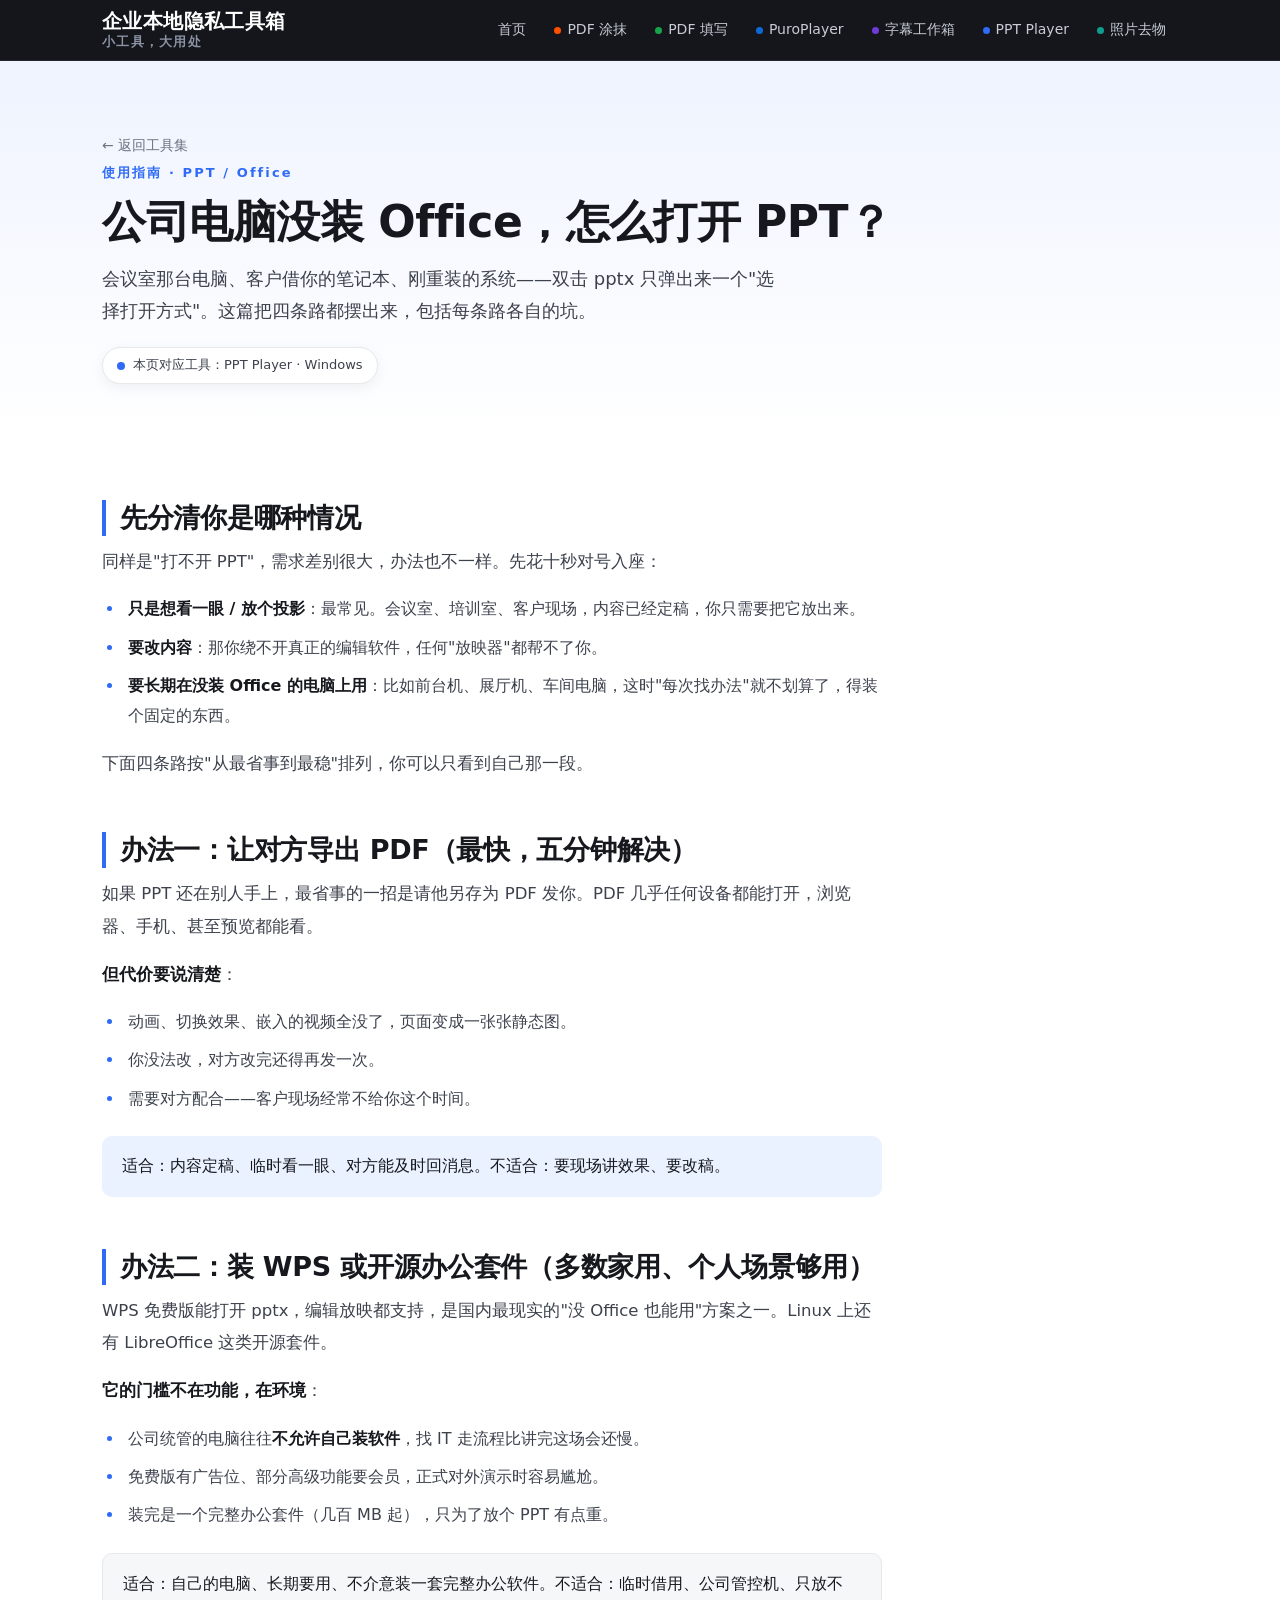
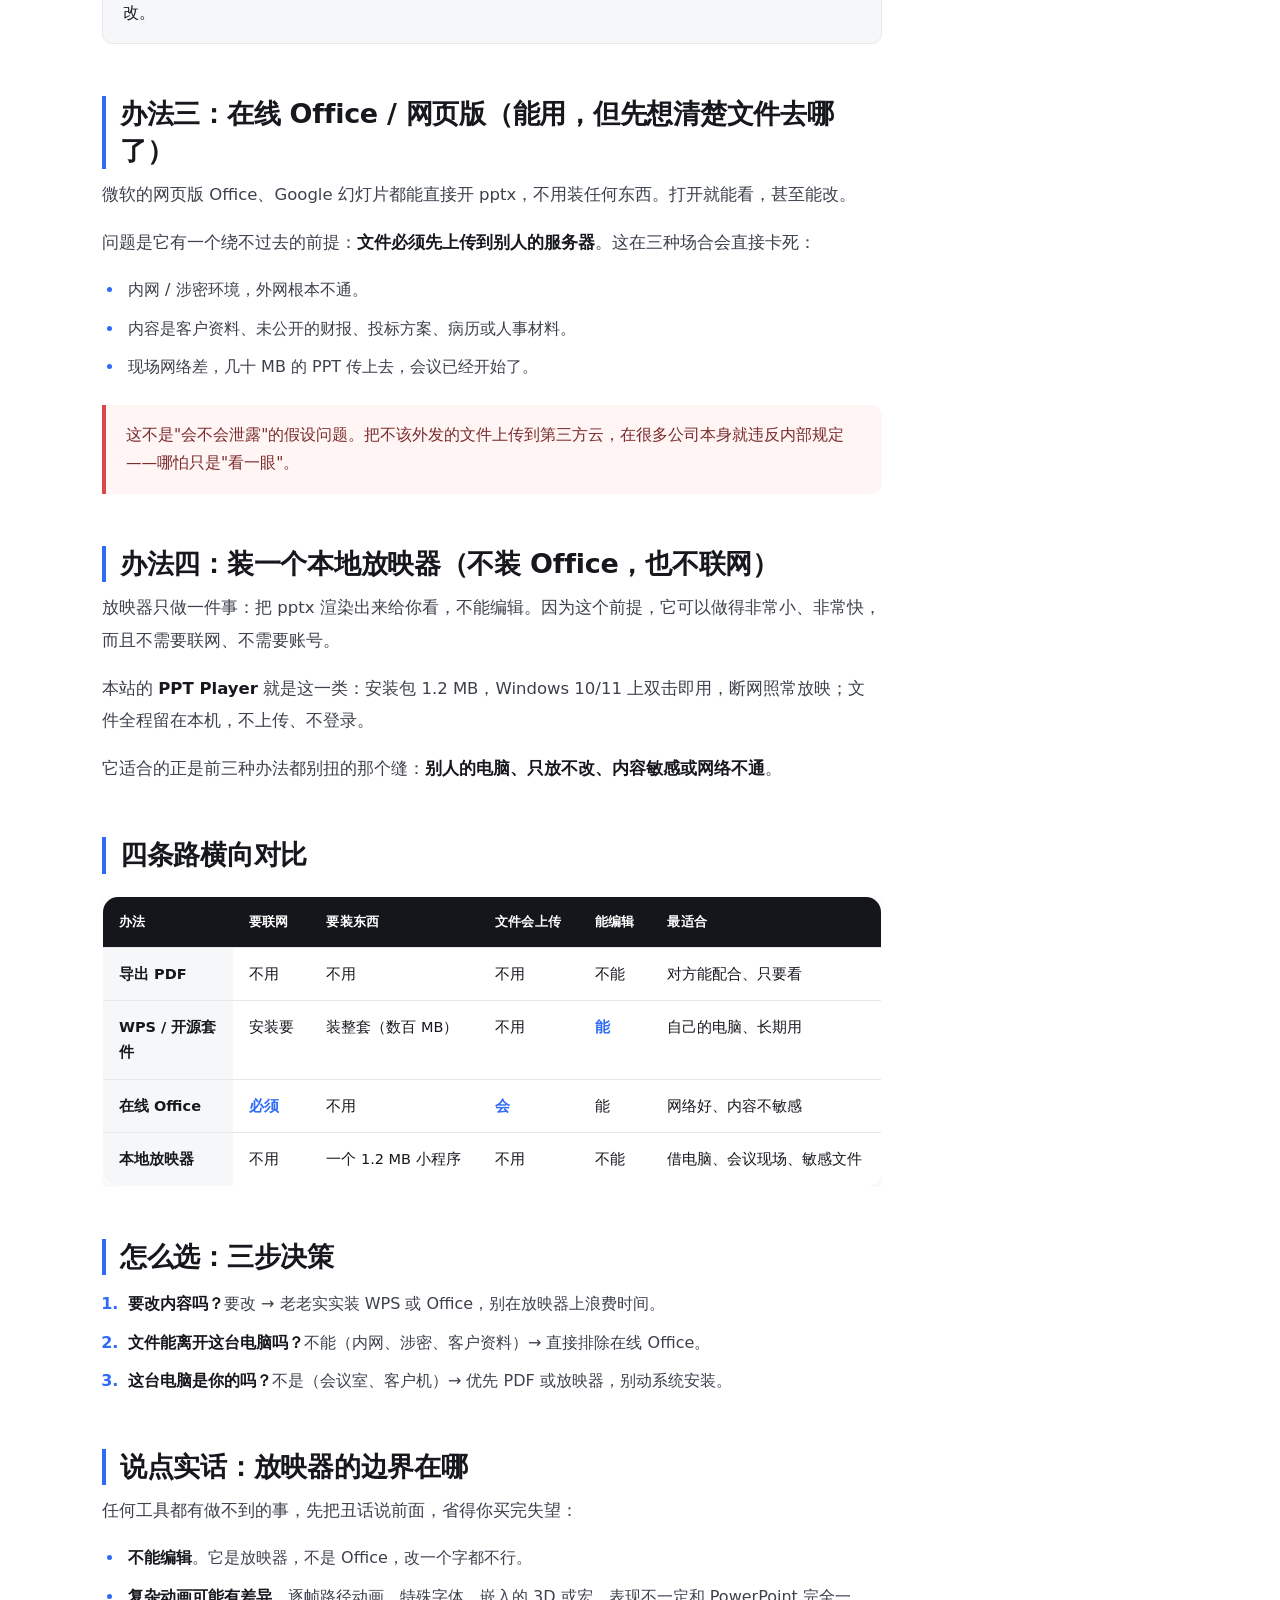
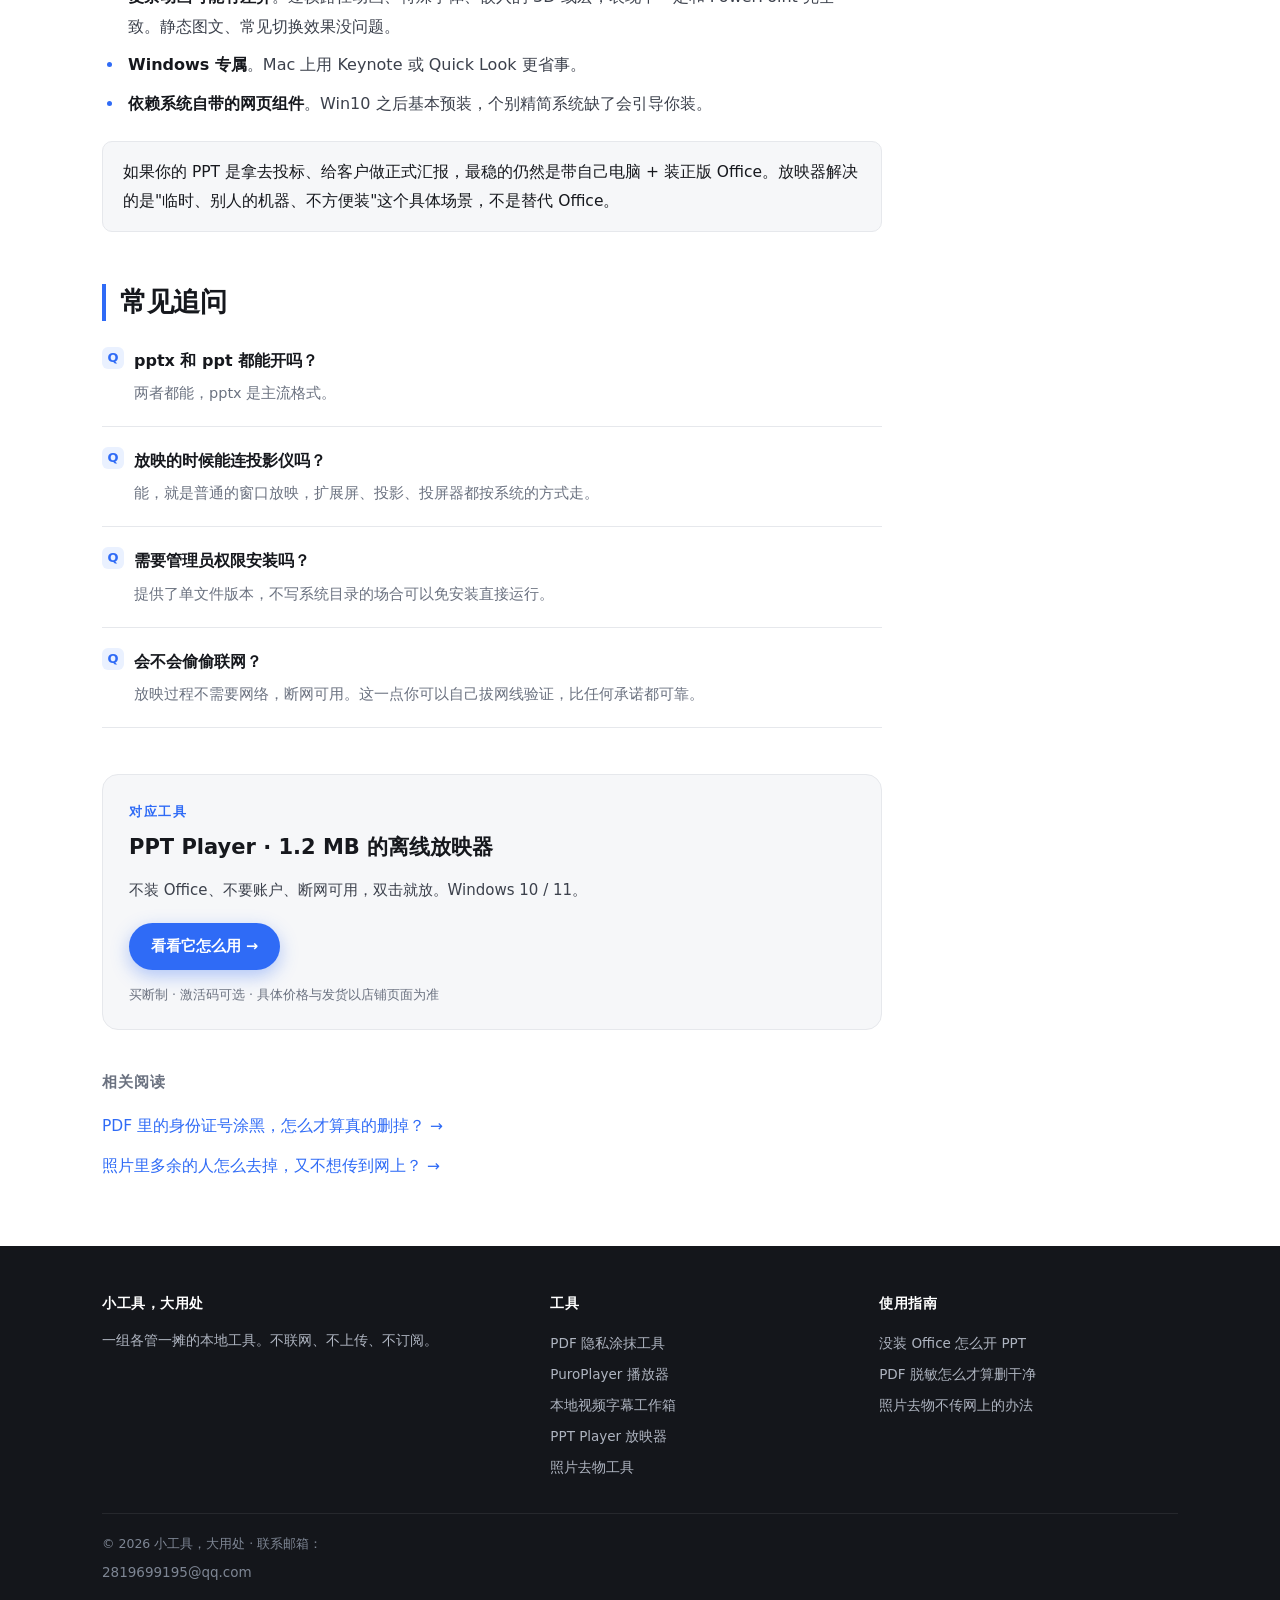
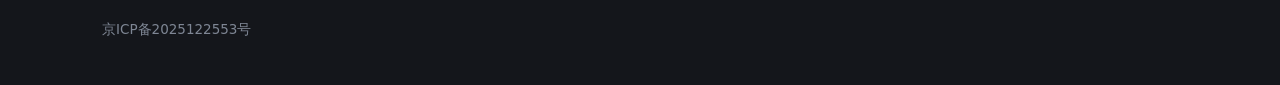
==== guide/office-pptx.html @ fe72857a "新增第 6 款产品：PDF 表单填写器（products/pdf-form.html） 1. 新增 products/pdf-form.html：本地识别表上的方框/复选框/下划线并转为可填格子，支持" ====
<!DOCTYPE html>
<html lang="zh-CN">
<head>
<meta charset="UTF-8">
<meta name="viewport" content="width=device-width, initial-scale=1.0">
<title>公司电脑没装 Office，怎么打开 pptx？四种办法对比</title>
<meta name="description" content="会议室电脑、客户电脑、新装系统没装 Office，ppt 和 pptx 怎么打开？对比导出 PDF、装 WPS、在线 Office、本地离线放映器四种办法的适用场景与坑，含不联网、不上传的解法。">
<link rel="stylesheet" href="../assets/site.css">
<link rel="stylesheet" href="../assets/guide.css">
</head>
<body class="p-ppt">

<header class="site-header">
  <div class="bar">
    <a class="brand" href="../index.html"><span class="brand-top">企业本地隐私工具箱</span><span class="brand-sub">小工具，大用处</span></a>
    <nav class="nav">
      <a href="../index.html">首页</a>
      <a href="../products/pdf-mask.html"><span class="swatch" style="background:#ff5000"></span>PDF 涂抹</a>
      <a href="../products/pdf-form.html"><span class="swatch" style="background:#16a34a"></span>PDF 填写</a>
      <a href="../products/puroplayer.html"><span class="swatch" style="background:#0e6bd6"></span>PuroPlayer</a>
      <a href="../products/subtitle.html"><span class="swatch" style="background:#6d3bd6"></span>字幕工作箱</a>
      <a href="../products/ppt-player.html"><span class="swatch" style="background:#2f6bf6"></span>PPT Player</a>
      <a href="../products/koutu.html"><span class="swatch" style="background:#0f9d8f"></span>照片去物</a>
    </nav>
  </div>
</header>

<section class="page-hero">
  <div class="container">
    <a class="back-home" href="../index.html">← 返回工具集</a>
    <div class="eyebrow">使用指南 · PPT / Office</div>
    <h1>公司电脑没装 Office，怎么打开 PPT？</h1>
    <p class="lede">会议室那台电脑、客户借你的笔记本、刚重装的系统——双击 pptx 只弹出来一个"选择打开方式"。这篇把四条路都摆出来，包括每条路各自的坑。</p>
    <div class="tool-tag"><i></i>本页对应工具：PPT Player · Windows</div>
  </div>
</section>

<section class="block">
  <div class="container">
    <div class="guide-body">

      <h2>先分清你是哪种情况</h2>
      <p>同样是"打不开 PPT"，需求差别很大，办法也不一样。先花十秒对号入座：</p>
      <ul>
        <li><strong>只是想看一眼 / 放个投影</strong>：最常见。会议室、培训室、客户现场，内容已经定稿，你只需要把它放出来。</li>
        <li><strong>要改内容</strong>：那你绕不开真正的编辑软件，任何"放映器"都帮不了你。</li>
        <li><strong>要长期在没装 Office 的电脑上用</strong>：比如前台机、展厅机、车间电脑，这时"每次找办法"就不划算了，得装个固定的东西。</li>
      </ul>
      <p>下面四条路按"从最省事到最稳"排列，你可以只看到自己那一段。</p>

      <h2>办法一：让对方导出 PDF（最快，五分钟解决）</h2>
      <p>如果 PPT 还在别人手上，最省事的一招是请他另存为 PDF 发你。PDF 几乎任何设备都能打开，浏览器、手机、甚至预览都能看。</p>
      <p><strong>但代价要说清楚</strong>：</p>
      <ul>
        <li>动画、切换效果、嵌入的视频全没了，页面变成一张张静态图。</li>
        <li>你没法改，对方改完还得再发一次。</li>
        <li>需要对方配合——客户现场经常不给你这个时间。</li>
      </ul>
      <div class="tip">适合：内容定稿、临时看一眼、对方能及时回消息。不适合：要现场讲效果、要改稿。</div>

      <h2>办法二：装 WPS 或开源办公套件（多数家用、个人场景够用）</h2>
      <p>WPS 免费版能打开 pptx，编辑放映都支持，是国内最现实的"没 Office 也能用"方案之一。Linux 上还有 LibreOffice 这类开源套件。</p>
      <p><strong>它的门槛不在功能，在环境</strong>：</p>
      <ul>
        <li>公司统管的电脑往往<strong>不允许自己装软件</strong>，找 IT 走流程比讲完这场会还慢。</li>
        <li>免费版有广告位、部分高级功能要会员，正式对外演示时容易尴尬。</li>
        <li>装完是一个完整办公套件（几百 MB 起），只为了放个 PPT 有点重。</li>
      </ul>
      <div class="tip plain">适合：自己的电脑、长期要用、不介意装一套完整办公软件。不适合：临时借用、公司管控机、只放不改。</div>

      <h2>办法三：在线 Office / 网页版（能用，但先想清楚文件去哪了）</h2>
      <p>微软的网页版 Office、Google 幻灯片都能直接开 pptx，不用装任何东西。打开就能看，甚至能改。</p>
      <p>问题是它有一个绕不过去的前提：<strong>文件必须先上传到别人的服务器</strong>。这在三种场合会直接卡死：</p>
      <ul>
        <li>内网 / 涉密环境，外网根本不通。</li>
        <li>内容是客户资料、未公开的财报、投标方案、病历或人事材料。</li>
        <li>现场网络差，几十 MB 的 PPT 传上去，会议已经开始了。</li>
      </ul>
      <div class="tip danger">这不是"会不会泄露"的假设问题。把不该外发的文件上传到第三方云，在很多公司本身就违反内部规定——哪怕只是"看一眼"。</div>

      <h2>办法四：装一个本地放映器（不装 Office，也不联网）</h2>
      <p>放映器只做一件事：把 pptx 渲染出来给你看，不能编辑。因为这个前提，它可以做得非常小、非常快，而且不需要联网、不需要账号。</p>
      <p>本站的 <a href="../products/ppt-player.html"><strong>PPT Player</strong></a> 就是这一类：安装包 1.2 MB，Windows 10/11 上双击即用，断网照常放映；文件全程留在本机，不上传、不登录。</p>
      <p>它适合的正是前三种办法都别扭的那个缝：<strong>别人的电脑、只放不改、内容敏感或网络不通</strong>。</p>

      <h2>四条路横向对比</h2>
      <div class="table-wrap">
        <table class="compare">
          <thead>
            <tr><th>办法</th><th>要联网</th><th>要装东西</th><th>文件会上传</th><th>能编辑</th><th>最适合</th></tr>
          </thead>
          <tbody>
            <tr><th>导出 PDF</th><td>不用</td><td>不用</td><td>不用</td><td>不能</td><td>对方能配合、只要看</td></tr>
            <tr><th>WPS / 开源套件</th><td>安装要</td><td>装整套（数百 MB）</td><td>不用</td><td class="accent-cell">能</td><td>自己的电脑、长期用</td></tr>
            <tr><th>在线 Office</th><td class="accent-cell">必须</td><td>不用</td><td class="accent-cell">会</td><td>能</td><td>网络好、内容不敏感</td></tr>
            <tr><th>本地放映器</th><td>不用</td><td>一个 1.2 MB 小程序</td><td>不用</td><td>不能</td><td>借电脑、会议现场、敏感文件</td></tr>
          </tbody>
        </table>
      </div>

      <h2>怎么选：三步决策</h2>
      <ol>
        <li><strong>要改内容吗？</strong>要改 → 老老实实装 WPS 或 Office，别在放映器上浪费时间。</li>
        <li><strong>文件能离开这台电脑吗？</strong>不能（内网、涉密、客户资料）→ 直接排除在线 Office。</li>
        <li><strong>这台电脑是你的吗？</strong>不是（会议室、客户机）→ 优先 PDF 或放映器，别动系统安装。</li>
      </ol>

      <h2>说点实话：放映器的边界在哪</h2>
      <p>任何工具都有做不到的事，先把丑话说前面，省得你买完失望：</p>
      <ul>
        <li><strong>不能编辑</strong>。它是放映器，不是 Office，改一个字都不行。</li>
        <li><strong>复杂动画可能有差异</strong>。逐帧路径动画、特殊字体、嵌入的 3D 或宏，表现不一定和 PowerPoint 完全一致。静态图文、常见切换效果没问题。</li>
        <li><strong>Windows 专属</strong>。Mac 上用 Keynote 或 Quick Look 更省事。</li>
        <li><strong>依赖系统自带的网页组件</strong>。Win10 之后基本预装，个别精简系统缺了会引导你装。</li>
      </ul>
      <div class="tip plain">如果你的 PPT 是拿去投标、给客户做正式汇报，最稳的仍然是带自己电脑 + 装正版 Office。放映器解决的是"临时、别人的机器、不方便装"这个具体场景，不是替代 Office。</div>

      <h2>常见追问</h2>
      <div class="faq">
        <div class="item"><div class="q">pptx 和 ppt 都能开吗？</div><div class="a">两者都能，pptx 是主流格式。</div></div>
        <div class="item"><div class="q">放映的时候能连投影仪吗？</div><div class="a">能，就是普通的窗口放映，扩展屏、投影、投屏器都按系统的方式走。</div></div>
        <div class="item"><div class="q">需要管理员权限安装吗？</div><div class="a">提供了单文件版本，不写系统目录的场合可以免安装直接运行。</div></div>
        <div class="item"><div class="q">会不会偷偷联网？</div><div class="a">放映过程不需要网络，断网可用。这一点你可以自己拔网线验证，比任何承诺都可靠。</div></div>
      </div>

      <div class="guide-cta">
        <div class="k">对应工具</div>
        <h3>PPT Player · 1.2 MB 的离线放映器</h3>
        <p>不装 Office、不要账户、断网可用，双击就放。Windows 10 / 11。</p>
        <a class="btn btn-primary" href="../products/ppt-player.html">看看它怎么用 →</a>
        <div class="note">买断制 · 激活码可选 · 具体价格与发货以店铺页面为准</div>
      </div>

      <div class="related">
        <h3>相关阅读</h3>
        <a href="pdf-redact.html">PDF 里的身份证号涂黑，怎么才算真的删掉？</a>
        <a href="photo-remove-object.html">照片里多余的人怎么去掉，又不想传到网上？</a>
      </div>

    </div>
  </div>
</section>

<footer class="site-footer">
  <div class="container">
    <div class="cols">
      <div><h4>小工具，大用处</h4><p class="lead">一组各管一摊的本地工具。不联网、不上传、不订阅。</p></div>
      <div>
        <h4>工具</h4>
        <a href="../products/pdf-mask.html">PDF 隐私涂抹工具</a>
        <a href="../products/puroplayer.html">PuroPlayer 播放器</a>
        <a href="../products/subtitle.html">本地视频字幕工作箱</a>
        <a href="../products/ppt-player.html">PPT Player 放映器</a>
        <a href="../products/koutu.html">照片去物工具</a>
      </div>
      <div>
        <h4>使用指南</h4>
        <a href="office-pptx.html">没装 Office 怎么开 PPT</a>
        <a href="pdf-redact.html">PDF 脱敏怎么才算删干净</a>
        <a href="photo-remove-object.html">照片去物不传网上的办法</a>
      </div>
    </div>
    <div class="copy">© 2026 小工具，大用处 · 联系邮箱：<a href="mailto:2819699195@qq.com" style="color:#7e8694;text-decoration:none">2819699195@qq.com</a><br>
      <a href="https://beian.miit.gov.cn/" target="_blank" rel="noopener" style="color:#7e8694;text-decoration:none">京ICP备2025122553号</a></div>
  </div>
</footer>

</body>
</html>
---- assets/site.css ----
/* =========================================================
   本地优先工具集 · 站点统一设计系统
   中性聚合：外壳统一，每款产品用自身 accent 着色
   ========================================================= */

/* ---------- Reset ---------- */
*, *::before, *::after { box-sizing: border-box; }
* { margin: 0; padding: 0; }
html { scroll-behavior: smooth; -webkit-text-size-adjust: 100%; }
img { max-width: 100%; display: block; }
a { color: inherit; text-decoration: none; }
button { font: inherit; cursor: pointer; }

/* ---------- 设计变量 ---------- */
:root {
  --ink: #16181d;          /* 主文字 */
  --ink-2: #3c414c;        /* 次级文字 */
  --muted: #6b7280;        /* 辅助文字 */
  --line: #e6e8ec;         /* 分隔线 */
  --bg: #ffffff;           /* 页面底 */
  --bg-soft: #f6f7f9;      /* 浅灰区块 */
  --surface: #ffffff;      /* 卡片底 */
  --shell: #14161b;        /* 顶/底导航深色 */
  --shell-ink: #e8eaef;
  --accent: #2f6bf6;       /* 默认强调色，各页覆盖 */
  --accent-weak: #eef3ff;  /* accent 浅底 */
  --radius: 16px;
  --radius-sm: 10px;
  --maxw: 1120px;
  --shadow: 0 10px 30px rgba(20,22,27,.08);
  --shadow-sm: 0 4px 14px rgba(20,22,27,.06);
  --font: -apple-system, BlinkMacSystemFont, "PingFang SC", "Hiragino Sans GB",
          "Microsoft YaHei", "Segoe UI", system-ui, sans-serif;
}

/* 各产品 accent（中性聚合，产品保留本色） */
body.p-pdf       { --accent: #ff5000; --accent-weak: #fff3ec; }
body.p-puro      { --accent: #0e6bd6; --accent-weak: #e9f3ff; }
body.p-subtitle  { --accent: #6d3bd6; --accent-weak: #f3edff; }
body.p-ppt       { --accent: #2f6bf6; --accent-weak: #eaf1ff; }
body.p-koutu     { --accent: #0f9d8f; --accent-weak: #e6f7f4; }
body.p-form      { --accent: #16a34a; --accent-weak: #ecfdf3; }

/* ---------- Base ---------- */
body {
  font-family: var(--font);
  color: var(--ink);
  background: var(--bg);
  line-height: 1.7;
  -webkit-font-smoothing: antialiased;
  text-rendering: optimizeLegibility;
}
.container { max-width: var(--maxw); margin: 0 auto; padding: 0 22px; }
section { padding: 72px 0; }
.section-soft { background: var(--bg-soft); }

/* ---------- 顶部导航 ---------- */
.site-header {
  position: sticky; top: 0; z-index: 50;
  background: var(--shell); color: var(--shell-ink);
  border-bottom: 1px solid rgba(255,255,255,.07);
}
.site-header .bar {
  max-width: var(--maxw); margin: 0 auto; padding: 0 22px;
  height: 60px; display: flex; align-items: center; gap: 18px;
}
.brand { display: inline-flex; flex-direction: column; justify-content: center; gap: 2px;
  color: #fff; white-space: nowrap; text-decoration: none; }
.brand .brand-top { font-size: 20px; line-height: 1.15; font-weight: 800; letter-spacing: .02em; }
.brand .brand-sub { font-size: 12.5px; line-height: 1.15; font-weight: 600; letter-spacing: .1em; color: #8b93a4; }
.brand .dot { color: #7CC4FF; }
.nav { display: flex; gap: 4px; margin-left: auto; flex-wrap: wrap; justify-content: flex-end; }
.nav a {
  font-size: 14px; color: #c7ccd6; padding: 7px 12px; border-radius: 999px;
  white-space: nowrap; transition: background .15s, color .15s;
}
.nav a:hover { background: rgba(255,255,255,.08); color: #fff; }
.nav a.active { background: rgba(124,196,255,.16); color: #fff; }
.nav a .swatch { display: inline-block; width: 7px; height: 7px; border-radius: 50%; margin-right: 6px; vertical-align: middle; }

/* ---------- 页脚 ---------- */
.site-footer { background: var(--shell); color: #aeb4c0; padding: 46px 0 38px; margin-top: 0; }
.site-footer .cols { display: grid; grid-template-columns: 1.4fr 1fr 1fr; gap: 30px; }
.site-footer h4 { color: #fff; font-size: 14px; margin-bottom: 12px; letter-spacing: .04em; }
.site-footer a { color: #aeb4c0; font-size: 13.5px; display: block; padding: 4px 0; }
.site-footer a:hover { color: #fff; }
.site-footer .lead { font-size: 14px; line-height: 1.8; }
.site-footer .copy { border-top: 1px solid rgba(255,255,255,.08); margin-top: 30px; padding-top: 18px;
  font-size: 12.5px; color: #7e8694; line-height: 1.9; }

/* ---------- 按钮 ---------- */
.btn {
  display: inline-block; font-weight: 700; font-size: 15px;
  padding: 13px 28px; border-radius: 999px; transition: transform .12s, box-shadow .15s, background .15s;
}
.btn-primary { background: var(--accent); color: #fff; box-shadow: 0 6px 18px color-mix(in srgb, var(--accent) 35%, transparent); }
.btn-primary:hover { transform: translateY(-1px); }
.btn-ghost { background: transparent; color: var(--accent); border: 1.5px solid var(--accent); }
.btn-ghost:hover { background: var(--accent-weak); }
.btn-light { background: #fff; color: var(--ink); }
.btn-light:hover { transform: translateY(-1px); }

/* =========================================================
   首页区块
   ========================================================= */
/* Hero */
.hero { background: radial-gradient(1200px 500px at 70% -10%, #1d2740 0%, #0d1018 60%); color: #fff; padding: 96px 0 84px; }
.hero .kicker { display: inline-block; font-size: 13px; letter-spacing: .18em; color: #7CC4FF;
  border: 1px solid rgba(124,196,255,.35); padding: 6px 14px; border-radius: 999px; margin-bottom: 22px; }
.hero h1 { font-size: clamp(30px, 5vw, 50px); line-height: 1.18; font-weight: 800; letter-spacing: -.01em; }
.hero h1 .hl { color: #7CC4FF; }
.hero p.sub { font-size: 18px; color: #b9c0cf; margin-top: 20px; max-width: 640px; line-height: 1.8; }
.hero .cta-row { margin-top: 34px; display: flex; gap: 14px; flex-wrap: wrap; }
.hero .stats { margin-top: 44px; display: flex; gap: 40px; flex-wrap: wrap; }
.hero .stats .s b { display: block; font-size: 28px; font-weight: 800; color: #fff; }
.hero .stats .s span { font-size: 13px; color: #8b93a4; }

/* 三原则 */
.pillars { display: grid; grid-template-columns: repeat(3, 1fr); gap: 20px; }
.pillar { background: var(--surface); border: 1px solid var(--line); border-radius: var(--radius); padding: 28px 24px; box-shadow: var(--shadow-sm); }
.pillar .ic { width: 46px; height: 46px; border-radius: 12px; background: var(--accent-weak); color: var(--accent);
  display: flex; align-items: center; justify-content: center; font-size: 22px; margin-bottom: 16px; }
.pillar h3 { font-size: 19px; margin-bottom: 8px; }
.pillar p { font-size: 14.5px; color: var(--muted); line-height: 1.75; }

/* 区块标题 */
.sec-head { text-align: center; max-width: 720px; margin: 0 auto 40px; }
.sec-head .eyebrow { font-size: 13px; letter-spacing: .16em; color: var(--accent); font-weight: 700; }
.sec-head h2 { font-size: clamp(24px, 3.4vw, 34px); margin: 10px 0 12px; letter-spacing: -.01em; }
.sec-head p { color: var(--muted); font-size: 16px; }

/* 产品卡网格 */
.products { display: grid; grid-template-columns: repeat(2, 1fr); gap: 22px; }
.pcard { position: relative; background: var(--surface); border: 1px solid var(--line); border-radius: var(--radius);
  padding: 28px; box-shadow: var(--shadow-sm); transition: transform .15s, box-shadow .15s, border-color .15s; overflow: hidden; }
.pcard::before { content: ""; position: absolute; left: 0; top: 0; bottom: 0; width: 5px; background: var(--pc-accent, var(--accent)); }
.pcard:hover { transform: translateY(-3px); box-shadow: var(--shadow); border-color: color-mix(in srgb, var(--pc-accent, var(--accent)) 40%, var(--line)); }
.pcard .ptag { font-size: 12.5px; color: var(--muted); letter-spacing: .04em; }
.pcard h3 { font-size: 22px; margin: 6px 0 4px; }
.pcard .one { font-size: 14.5px; color: var(--ink-2); line-height: 1.7; min-height: 48px; }
.pcard .meta { display: flex; gap: 10px; flex-wrap: wrap; margin: 16px 0 18px; }
.pcard .chip { font-size: 12px; color: var(--ink-2); background: var(--bg-soft); border: 1px solid var(--line);
  padding: 4px 10px; border-radius: 999px; }
.pcard .price { font-size: 15px; color: var(--muted); margin-bottom: 18px; }
.pcard .price b { color: var(--pc-accent, var(--accent)); font-size: 20px; }
.pcard .go { font-weight: 700; color: var(--pc-accent, var(--accent)); font-size: 14.5px; }
.pcard .go::after { content: " →"; }

/* 对比表 */
.compare { width: 100%; border-collapse: collapse; background: var(--surface); border-radius: var(--radius); overflow: hidden;
  box-shadow: var(--shadow-sm); border: 1px solid var(--line); font-size: 14.5px; }
.compare th, .compare td { padding: 14px 16px; text-align: left; border-bottom: 1px solid var(--line); vertical-align: top; }
.compare thead th { background: var(--shell); color: #fff; font-size: 13px; letter-spacing: .03em; }
.compare tbody th { font-weight: 700; color: var(--ink); background: var(--bg-soft); width: 130px; }
.compare td b { color: var(--accent); }
.compare .accent-cell { font-weight: 700; color: var(--pc-accent, var(--accent)); }

/* CTA 带 */
.cta-band { background: var(--shell); color: #fff; border-radius: var(--radius); padding: 48px 40px; text-align: center; }
.cta-band h2 { font-size: clamp(22px, 3vw, 30px); margin-bottom: 12px; }
.cta-band p { color: #b9c0cf; margin-bottom: 24px; font-size: 16px; }

/* =========================================================
   产品详情页区块
   ========================================================= */
.page-hero { padding: 70px 0 56px; background-color: #fff;
  background: linear-gradient(180deg, color-mix(in srgb, var(--accent) 8%, #fff) 0%, #fff 100%); }
.page-hero .eyebrow { font-size: 13px; letter-spacing: .16em; color: var(--accent); font-weight: 700; }
.page-hero h1 { font-size: clamp(28px, 4.4vw, 44px); line-height: 1.2; margin: 12px 0 14px; letter-spacing: -.01em; }
.page-hero .lede { font-size: 18px; color: var(--ink-2); max-width: 680px; line-height: 1.8; }
.page-hero .badges { display: flex; gap: 10px; flex-wrap: wrap; margin-top: 22px; }
.page-hero .badges span { font-size: 13px; background: #fff; border: 1px solid var(--line); color: var(--ink-2);
  padding: 6px 13px; border-radius: 999px; box-shadow: var(--shadow-sm); }
.page-hero .price-now { margin-top: 26px; font-size: 16px; color: var(--muted); }
.page-hero .price-now b { color: var(--accent); font-size: 30px; font-weight: 800; }

/* 通用区块标题 */
.block { padding: 60px 0; }
.block-tight { padding: 44px 0; }
.block h2 { font-size: clamp(22px, 3vw, 30px); margin-bottom: 8px; letter-spacing: -.01em; }
.block .h2-sub { color: var(--muted); font-size: 15.5px; margin-bottom: 28px; }
.block .accent-rule { width: 46px; height: 3px; background: var(--accent); border-radius: 2px; margin: 14px 0 24px; }

/* 痛点/引言卡 */
.quote-card { background: var(--bg-soft); border-left: 4px solid var(--accent); border-radius: 0 var(--radius-sm) var(--radius-sm) 0;
  padding: 18px 20px; font-size: 16px; color: var(--ink-2); line-height: 1.8; }
.callout { background: var(--accent-weak); border-radius: var(--radius-sm); padding: 18px 20px; font-size: 16px;
  color: var(--ink); line-height: 1.8; font-weight: 600; text-align: center; }

/* 列表 */
.ul-clean { list-style: none; }
.ul-clean li { padding: 7px 0 7px 26px; position: relative; font-size: 15.5px; color: var(--ink-2); line-height: 1.7; }
.ul-clean li::before { content: "✓"; position: absolute; left: 0; top: 7px; color: var(--accent); font-weight: 800; }
.ul-x { list-style: none; }
.ul-x li { padding: 11px 0 11px 28px; position: relative; font-size: 15.5px; color: var(--ink-2); line-height: 1.7;
  border-bottom: 1px dashed var(--line); }
.ul-x li::before { content: "✕"; position: absolute; left: 0; top: 11px; color: #d9484a; font-weight: 800; }
.ul-x li b { color: var(--ink); }

/* 功能九/六宫格 */
.feat-grid { display: grid; grid-template-columns: repeat(3, 1fr); gap: 16px; }
.feat { background: var(--surface); border: 1px solid var(--line); border-radius: var(--radius-sm); padding: 20px; box-shadow: var(--shadow-sm); }
.feat .ic { font-size: 26px; margin-bottom: 8px; }
.feat b { display: block; font-size: 16px; margin-bottom: 4px; color: var(--ink); }
.feat span { font-size: 13.5px; color: var(--muted); line-height: 1.65; }

/* 双栏对比（两种模式等） */
.two-col { display: grid; grid-template-columns: 1fr 1fr; gap: 16px; }
.tcol { border-radius: var(--radius); padding: 22px; border: 1px solid var(--line); }
.tcol.a { background: var(--accent-weak); border-color: color-mix(in srgb, var(--accent) 30%, var(--line)); }
.tcol.b { background: var(--bg-soft); }
.tcol h3 { font-size: 18px; margin-bottom: 10px; }
.tcol .tag { display: inline-block; font-size: 11.5px; padding: 3px 10px; border-radius: 999px; margin-bottom: 12px;
  background: #fff; color: var(--accent); border: 1px solid color-mix(in srgb, var(--accent) 30%, var(--line)); }
.tcol ul { list-style: none; }
.tcol li { font-size: 14px; color: var(--ink-2); padding: 4px 0 4px 22px; position: relative; }
.tcol li::before { content: "✓"; position: absolute; left: 0; color: var(--accent); font-weight: 800; }

/* 步骤 */
.steps { display: flex; flex-wrap: wrap; gap: 14px; }
.step { flex: 1; min-width: 150px; background: var(--bg-soft); border-radius: var(--radius-sm); padding: 18px; text-align: center; }
.step .n { width: 32px; height: 32px; line-height: 32px; margin: 0 auto 10px; background: var(--accent); color: #fff;
  border-radius: 50%; font-weight: 800; }
.step p { font-size: 14px; color: var(--ink-2); }

/* 规格表 */
.spec { width: 100%; border-collapse: collapse; background: var(--surface); border: 1px solid var(--line);
  border-radius: var(--radius); overflow: hidden; font-size: 15px; }
.spec th, .spec td { padding: 13px 16px; border-bottom: 1px solid var(--line); text-align: left; vertical-align: top; }
.spec tr:last-child th, .spec tr:last-child td { border-bottom: none; }
.spec th { width: 32%; background: var(--bg-soft); color: var(--ink); font-weight: 700; }
.spec td { color: var(--ink-2); }

/* 价格三档 */
.plans { display: grid; grid-template-columns: repeat(3, 1fr); gap: 16px; }
.plan { position: relative; border-radius: var(--radius); padding: 22px; border: 1px solid var(--line); background: var(--surface); }
.plan.hot { border: 2px solid var(--accent); box-shadow: var(--shadow); }
.plan .ribbon { position: absolute; right: -2px; top: -12px; background: var(--accent); color: #fff; font-size: 11px;
  padding: 4px 12px; border-radius: 10px 10px 0 10px; font-weight: 700; }
.plan .name { font-size: 16px; font-weight: 800; }
.plan .price { font-size: 26px; font-weight: 800; color: var(--accent); margin: 8px 0; }
.plan .price small { font-size: 13px; color: var(--muted); font-weight: 600; }
.plan .desc { font-size: 13.5px; color: var(--muted); line-height: 1.7; }

/* FAQ */
.faq { max-width: 820px; }
.faq .item { border-bottom: 1px solid var(--line); padding: 4px 0; }
.faq .q { font-size: 16px; font-weight: 700; color: var(--ink); padding: 16px 0 6px; display: flex; gap: 10px; }
.faq .q::before { content: "Q"; flex: 0 0 auto; width: 22px; height: 22px; background: var(--accent-weak); color: var(--accent);
  border-radius: 6px; display: flex; align-items: center; justify-content: center; font-size: 13px; font-weight: 800; }
.faq .a { font-size: 14.5px; color: var(--muted); padding: 0 0 16px 32px; line-height: 1.8; }

/* 配图占位 / 截图 */
.shot { border-radius: var(--radius); border: 1px solid var(--line); box-shadow: var(--shadow); overflow: hidden; background: #fff; }
.shot img { width: 100%; }
.shot .cap { font-size: 13px; color: var(--muted); text-align: center; padding: 10px 14px; border-top: 1px solid var(--line); }
.placeholder { border: 2px dashed var(--line); border-radius: var(--radius); padding: 40px 20px; text-align: center;
  color: var(--muted); font-size: 14px; background: var(--bg-soft); }
.placeholder b { color: var(--ink-2); }

/* 识别示意（产品页图解，明确不是界面截图） */
.demo .panes { display: grid; grid-template-columns: 1fr 1fr; }
.demo .pane { padding: 24px 20px; }
.demo .pane + .pane { border-left: 1px solid var(--line); }
.demo .pane .lbl { font-size: 12px; letter-spacing: .06em; color: var(--muted); margin-bottom: 18px; }
.demo .row { display: flex; align-items: baseline; gap: 7px; font-size: 13.5px; color: var(--ink-2); margin-bottom: 15px; }
.demo .row:last-child { margin-bottom: 0; }
.demo .blank { flex: 1; height: 14px; border-bottom: 1px solid #9aa1ad; }
.demo .box { display: inline-block; width: 12px; height: 12px; border: 1px solid #6b7280; margin-right: 5px; vertical-align: -1px; }
.demo .hit { flex: 1; height: 19px; border: 1.5px dashed var(--accent); border-radius: 3px;
  background: var(--accent-weak); align-self: center; }
.demo .hit-box { display: inline-block; width: 13px; height: 13px; border: 1.5px dashed var(--accent);
  border-radius: 3px; background: var(--accent-weak); margin-right: 5px; vertical-align: -1px; }
@media (max-width: 640px) {
  .demo .panes { grid-template-columns: 1fr; }
  .demo .pane + .pane { border-left: none; border-top: 1px solid var(--line); }
}

/* 首页指南卡（原先只写在 guide.css 里，首页没引那个文件，所以一直是裸链接） */
.guide-cards { display: grid; grid-template-columns: repeat(3, 1fr); gap: 18px; }
.gcard {
  display: block; background: var(--surface); border: 1px solid var(--line); border-radius: var(--radius);
  padding: 24px; box-shadow: var(--shadow-sm); transition: transform .15s, box-shadow .15s, border-color .15s;
}
.gcard:hover { transform: translateY(-3px); box-shadow: var(--shadow); border-color: color-mix(in srgb, var(--accent) 35%, var(--line)); }
.gcard .q { font-size: 17px; font-weight: 800; line-height: 1.5; color: var(--ink); }
.gcard .d { font-size: 13.5px; color: var(--muted); line-height: 1.7; margin-top: 8px; }
.gcard .go { display: inline-block; margin-top: 14px; font-size: 13.5px; font-weight: 700; color: var(--accent); }
@media (max-width: 900px) { .guide-cards { grid-template-columns: 1fr; } }

/* 产品页底部 CTA */
.page-cta { background: var(--shell); color: #fff; border-radius: var(--radius); padding: 44px 36px; text-align: center; margin: 8px 0 0; }
.page-cta h2 { font-size: clamp(20px, 3vw, 28px); margin-bottom: 10px; }
.page-cta p { color: #b9c0cf; margin-bottom: 22px; font-size: 15.5px; }

/* 诚实边界警示 */
.warn-note { background: #fff5f5; border-left: 4px solid #d9484a; border-radius: 0 var(--radius-sm) var(--radius-sm) 0;
  padding: 18px 20px; font-size: 15px; color: #8a2f2f; line-height: 1.8; }

/* 返回首页 */
.back-home { display: inline-flex; align-items: center; gap: 6px; font-size: 14px; color: var(--muted); margin-bottom: 4px; }
.back-home:hover { color: var(--accent); }

/* 标签行（人群等） */
.tagrow { display: flex; flex-wrap: wrap; gap: 9px; }
.tagrow span { background: var(--bg-soft); border: 1px solid var(--line); border-radius: 999px; padding: 7px 14px; font-size: 13.5px; color: var(--ink-2); }

/* =========================================================
   响应式
   ========================================================= */
@media (max-width: 900px) {
  .products { grid-template-columns: 1fr; }
  .feat-grid { grid-template-columns: repeat(2, 1fr); }
  .plans { grid-template-columns: 1fr; }
  .site-footer .cols { grid-template-columns: 1fr 1fr; }
}
@media (max-width: 640px) {
  section { padding: 52px 0; }
  .block { padding: 44px 0; }
  .pillars { grid-template-columns: 1fr; }
  .two-col { grid-template-columns: 1fr; }
  .feat-grid { grid-template-columns: 1fr; }
  .nav { gap: 2px; }
  .nav a { padding: 6px 9px; font-size: 13px; }
  .brand .brand-top { font-size: 17px; }
  .brand .brand-sub { font-size: 11.5px; letter-spacing: .08em; }
  .site-header .bar { height: auto; padding: 10px 16px; flex-wrap: wrap; gap: 10px; }
  .nav { margin-left: 0; width: 100%; justify-content: flex-start; }
  .hero { padding: 70px 0 60px; }
  .hero .stats { gap: 26px; }
  .site-footer .cols { grid-template-columns: 1fr; }
  .compare, .spec { font-size: 13.5px; }
  .compare th, .compare td, .spec th, .spec td { padding: 11px 12px; }
}
---- assets/guide.css ----
/* =========================================================
   问题页（/guide/）文章排版
   依赖 site.css 的变量与通用组件，只补"长文可读性"
   ========================================================= */

/* 文章主体：窄栏，行高放大 */
.guide-body { max-width: 780px; }
.guide-body p { font-size: 16.5px; line-height: 1.95; color: var(--ink-2); margin: 16px 0; }
.guide-body p.lead-p { font-size: 18px; color: var(--ink); }
.guide-body strong { color: var(--ink); font-weight: 700; }
.guide-body em { font-style: normal; background: linear-gradient(transparent 62%, var(--accent-weak) 0); padding: 0 2px; }
.guide-body code {
  font-family: ui-monospace, SFMono-Regular, Menlo, monospace; font-size: 14px;
  background: var(--bg-soft); border: 1px solid var(--line); border-radius: 6px; padding: 2px 6px; color: var(--ink);
}

/* 小节标题 */
.guide-body h2 {
  font-size: clamp(21px, 2.6vw, 27px); margin: 52px 0 6px; line-height: 1.35;
  padding-left: 14px; border-left: 4px solid var(--accent);
}
.guide-body h2:first-child { margin-top: 0; }
.guide-body h3 { font-size: 18.5px; margin: 30px 0 6px; color: var(--ink); }
.guide-body h2 + p, .guide-body h3 + p { margin-top: 10px; }

/* 无序 / 有序列表 */
.guide-body ul, .guide-body ol { margin: 14px 0 14px 22px; }
.guide-body li { font-size: 16px; line-height: 1.9; color: var(--ink-2); margin: 8px 0; padding-left: 4px; }
.guide-body ul li::marker { color: var(--accent); }
.guide-body ol li::marker { color: var(--accent); font-weight: 800; }

/* 表格外层允许横向滚动 */
.table-wrap { overflow-x: auto; margin: 22px 0; }

/* 内嵌提示块 */
.tip {
  background: var(--accent-weak); border-radius: var(--radius-sm); padding: 16px 20px;
  font-size: 15.5px; line-height: 1.85; color: var(--ink); margin: 22px 0;
}
.tip b { color: var(--ink); }
.tip.plain { background: var(--bg-soft); border: 1px solid var(--line); }
.tip.danger { background: #fff5f5; border-left: 4px solid #d9484a; color: #7c2b2b; border-radius: 0 var(--radius-sm) var(--radius-sm) 0; }

/* 自检清单 */
.checklist { list-style: none; margin: 18px 0; padding: 0; }
.checklist li { position: relative; padding: 10px 0 10px 34px; border-bottom: 1px dashed var(--line); font-size: 16px; }
.checklist li::before {
  content: ""; position: absolute; left: 2px; top: 15px; width: 16px; height: 16px;
  border: 2px solid var(--accent); border-radius: 4px;
}

/* 文章页角标：属于哪个工具 */
.tool-tag {
  display: inline-flex; align-items: center; gap: 8px; font-size: 13px; color: var(--ink-2);
  background: #fff; border: 1px solid var(--line); border-radius: 999px; padding: 6px 14px; margin-top: 20px;
  box-shadow: var(--shadow-sm);
}
.tool-tag i { width: 8px; height: 8px; border-radius: 50%; background: var(--accent); font-style: normal; }

/* 文末工具卡 */
.guide-cta {
  margin: 46px 0 8px; padding: 26px 26px 24px; border: 1px solid var(--line); border-radius: var(--radius);
  background: var(--bg-soft);
}
.guide-cta .k { font-size: 12.5px; letter-spacing: .12em; color: var(--accent); font-weight: 700; }
.guide-cta h3 { font-size: 21px; margin: 8px 0 8px; }
.guide-cta p { font-size: 15px; margin: 0 0 18px; }
.guide-cta .btn { font-size: 14.5px; padding: 11px 22px; }
.guide-cta .note { font-size: 12.5px; color: var(--muted); margin-top: 14px; }

/* 相关阅读 */
.related { margin-top: 40px; }
.related h3 { font-size: 15px; color: var(--muted); letter-spacing: .06em; margin-bottom: 10px; }
.related a { display: block; font-size: 15.5px; color: var(--accent); padding: 7px 0; }
.related a::after { content: " →"; }

/* 首页指南卡：已移到 site.css（首页只引 site.css，写在这里首页拿不到） */

@media (max-width: 640px) {
  .guide-body p { font-size: 16px; line-height: 1.9; }
  .guide-body h2 { margin-top: 40px; }
}
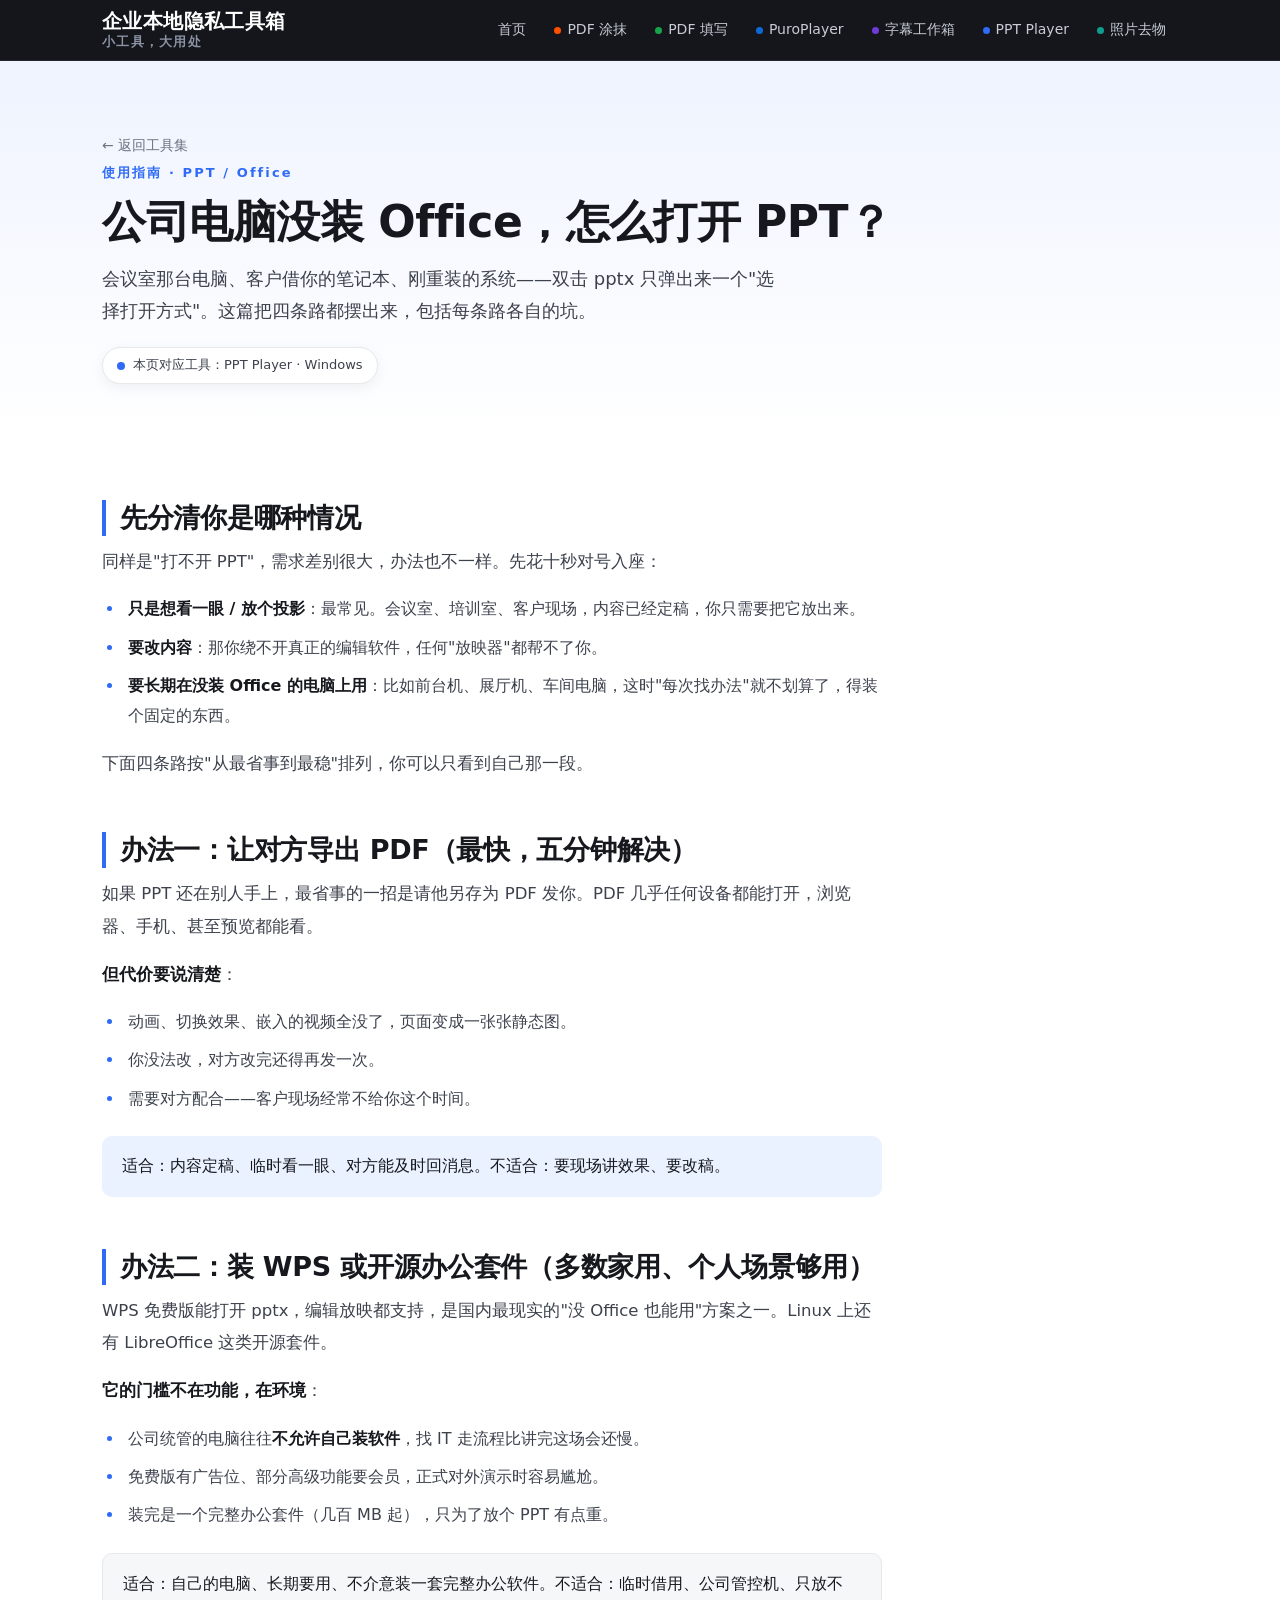
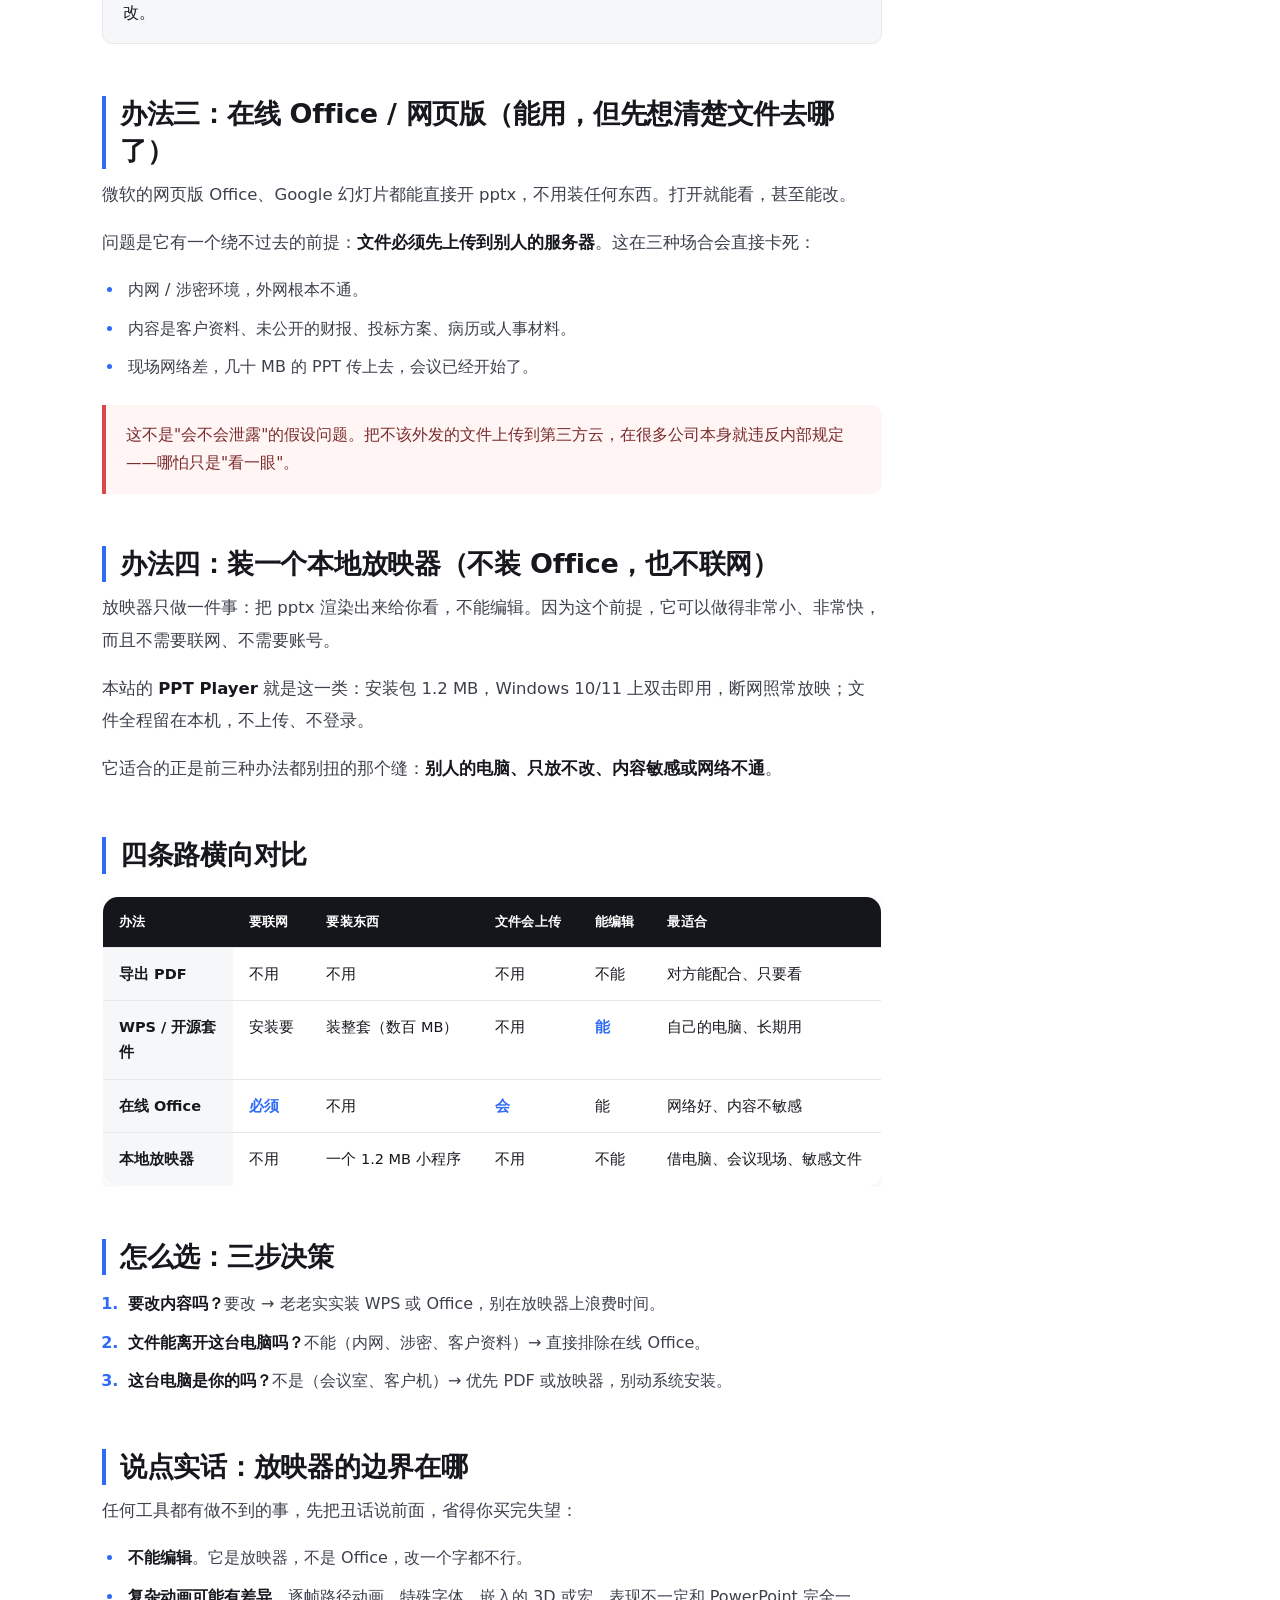
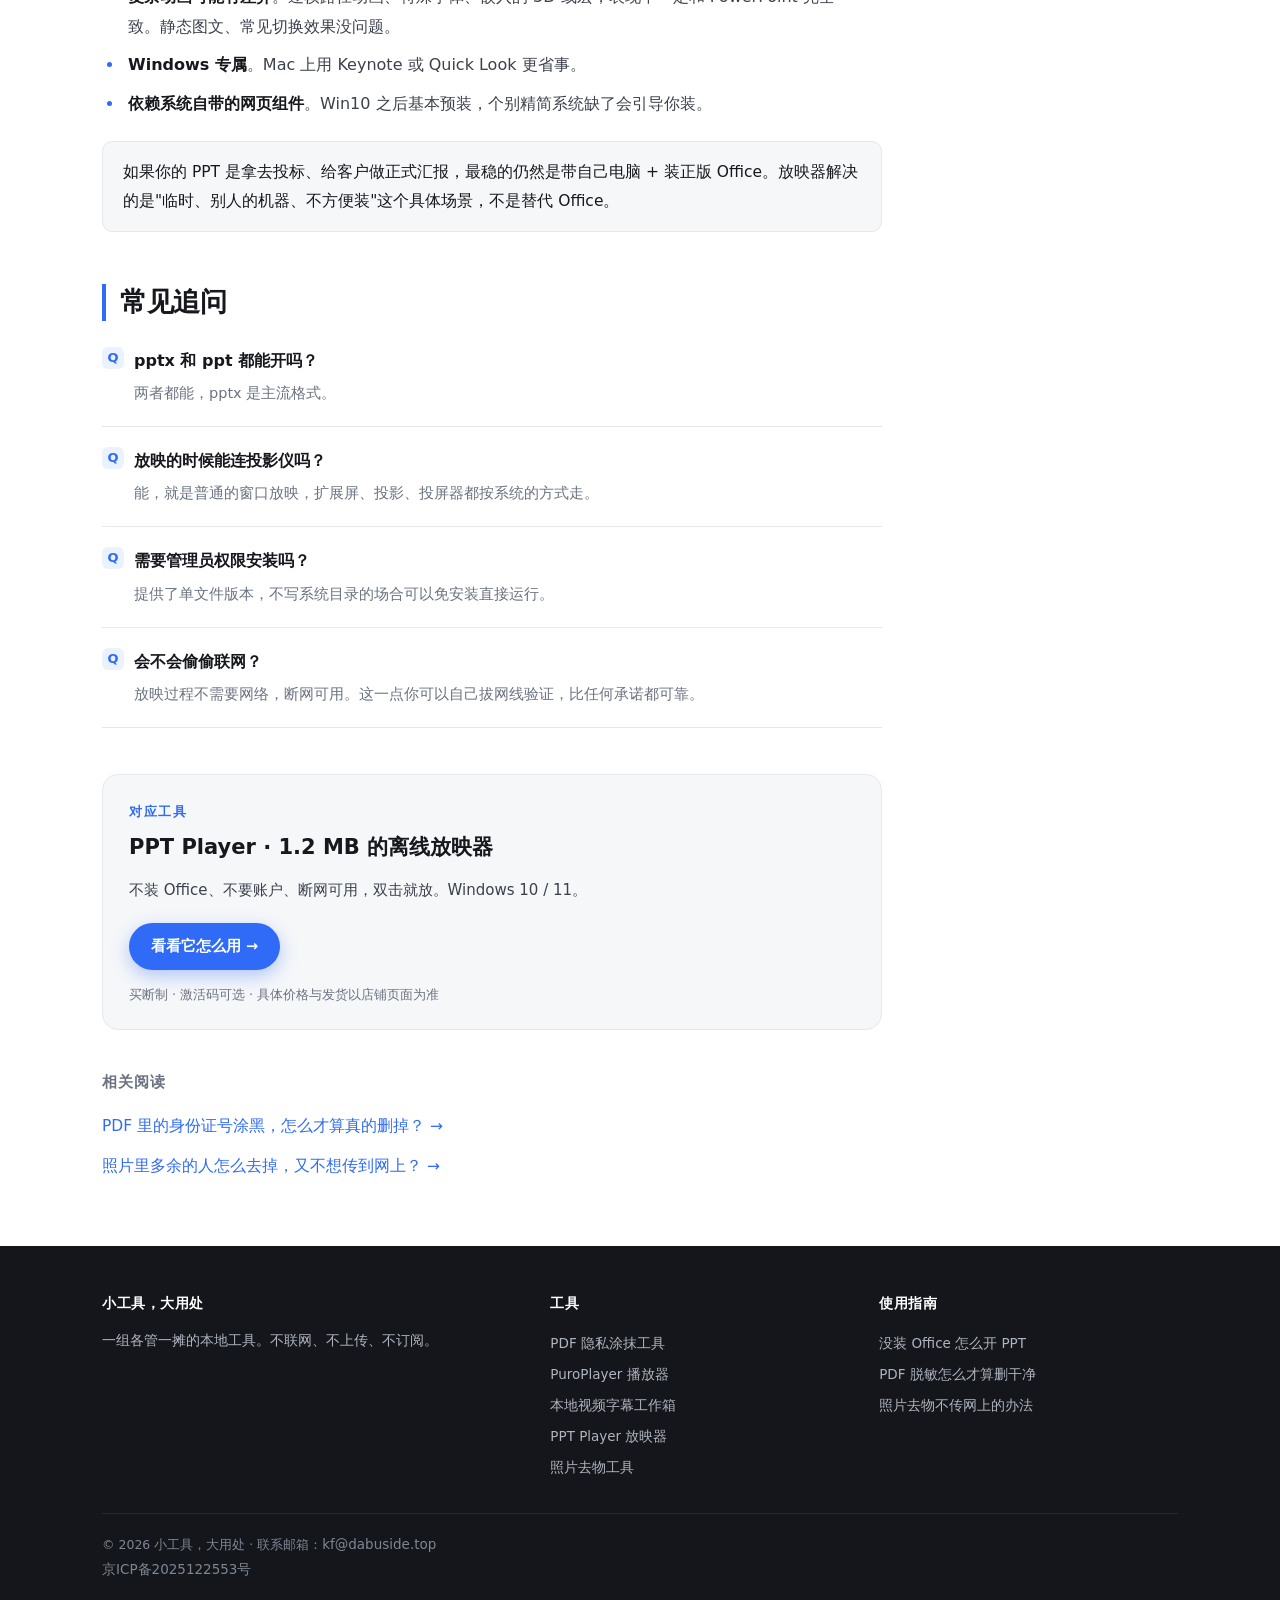
==== commit 30b9849c: "全站联系邮箱改为 kf@dabuside.top 1. 首页 + 6 个产品页 + 3 篇指南页页脚共 20 处替换 2819699195@qq.com → kf@dabuside.top（mailt" ====
--- a/guide/office-pptx.html
+++ b/guide/office-pptx.html
@@ -160,7 +160,7 @@
         <a href="photo-remove-object.html">照片去物不传网上的办法</a>
       </div>
     </div>
-    <div class="copy">© 2026 小工具，大用处 · 联系邮箱：<a href="mailto:2819699195@qq.com" style="color:#7e8694;text-decoration:none">2819699195@qq.com</a><br>
+    <div class="copy">© 2026 小工具，大用处 · 联系邮箱：<a href="mailto:kf@dabuside.top" style="color:#7e8694;text-decoration:none">kf@dabuside.top</a><br>
       <a href="https://beian.miit.gov.cn/" target="_blank" rel="noopener" style="color:#7e8694;text-decoration:none">京ICP备2025122553号</a></div>
   </div>
 </footer>
--- a/assets/site.css
+++ b/assets/site.css
@@ -87,6 +87,8 @@
 .site-footer .lead { font-size: 14px; line-height: 1.8; }
 .site-footer .copy { border-top: 1px solid rgba(255,255,255,.08); margin-top: 30px; padding-top: 18px;
   font-size: 12.5px; color: #7e8694; line-height: 1.9; }
+/* 版权行里的邮箱/备案号要跟着文字走，不能继承 footer a 的块级（否则「联系邮箱：」后断行） */
+.site-footer .copy a { display: inline; padding: 0; }
 
 /* ---------- 按钮 ---------- */
 .btn {
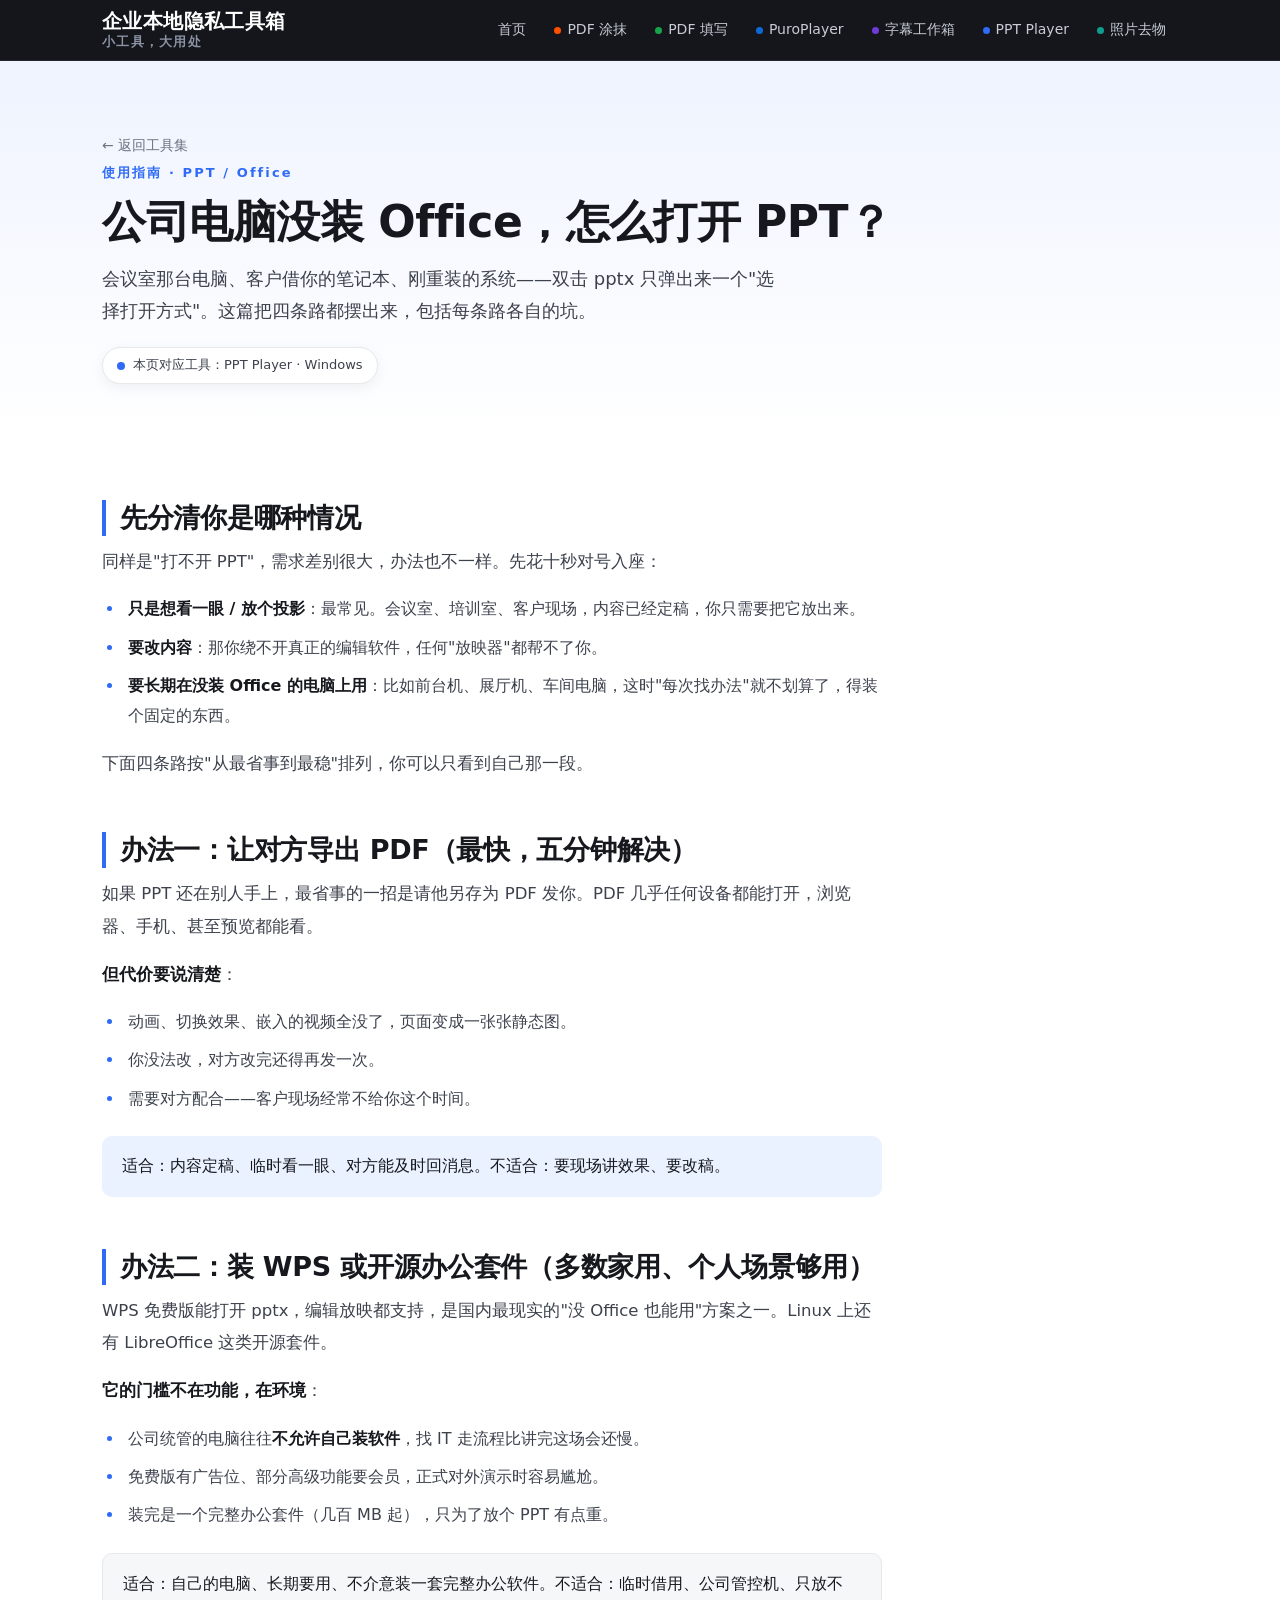
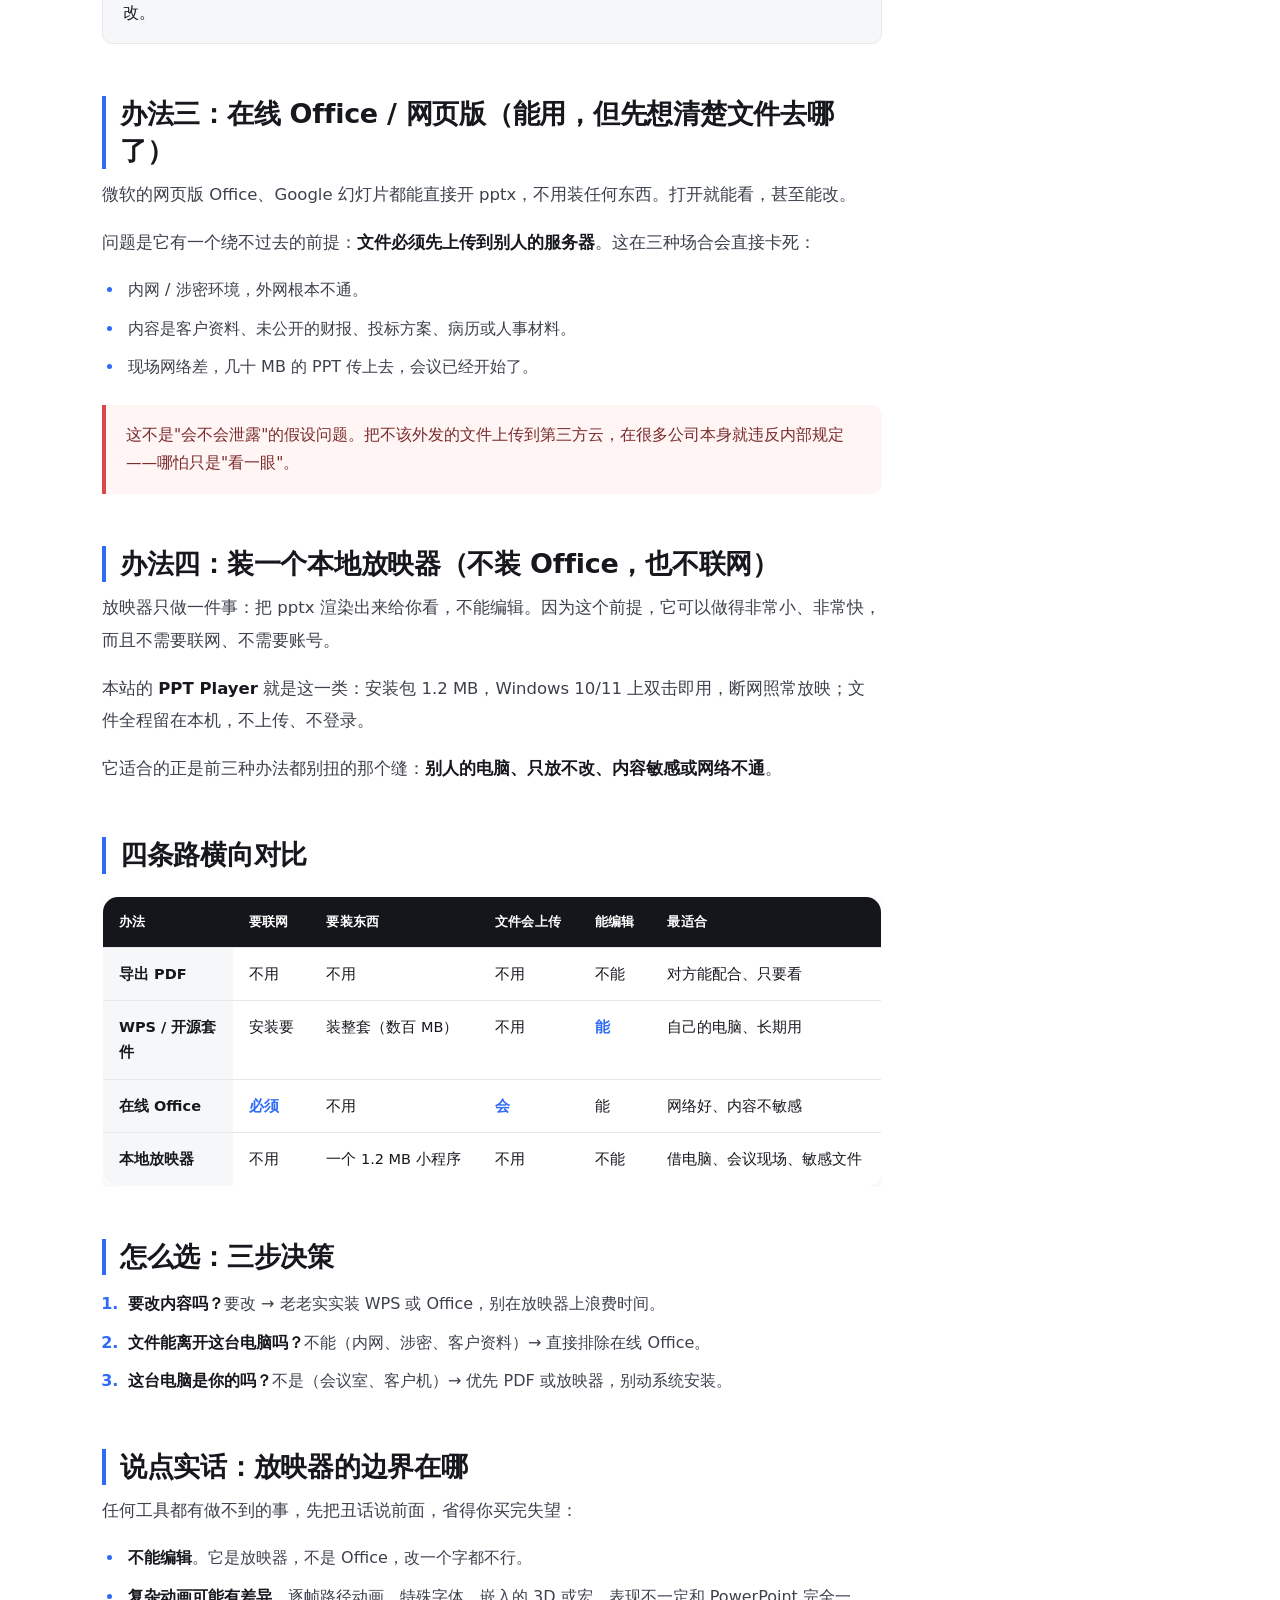
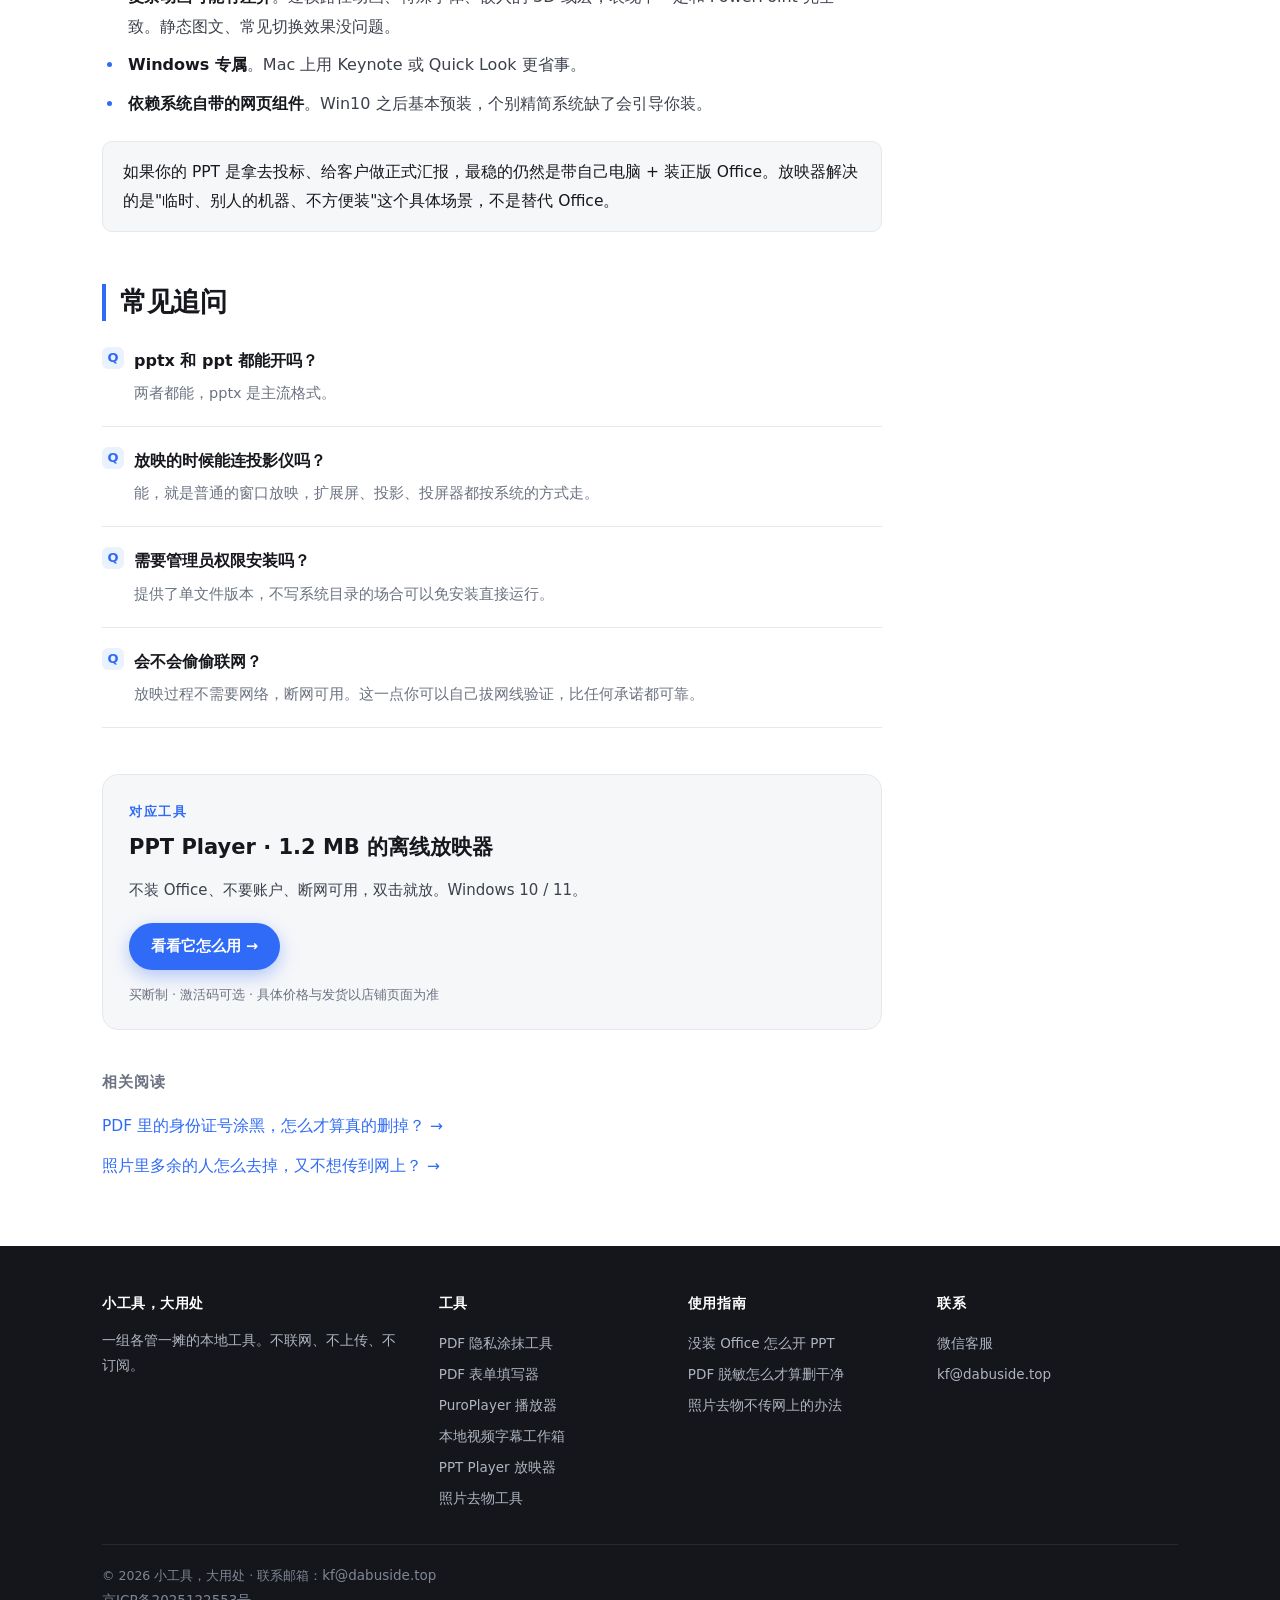
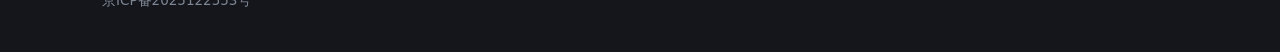
==== commit bc6bc182: "接入企业微信客服：全站页脚联系列 + CTA 微信咨询按钮 1. 10 个页面页脚新增第四列「联系」：微信客服（kfid 链接）+ 邮箱。 2. 首页 cta-band 与 6 个产品页 page-c" ====
--- a/guide/office-pptx.html
+++ b/guide/office-pptx.html
@@ -148,6 +148,7 @@
       <div>
         <h4>工具</h4>
         <a href="../products/pdf-mask.html">PDF 隐私涂抹工具</a>
+        <a href="../products/pdf-form.html">PDF 表单填写器</a>
         <a href="../products/puroplayer.html">PuroPlayer 播放器</a>
         <a href="../products/subtitle.html">本地视频字幕工作箱</a>
         <a href="../products/ppt-player.html">PPT Player 放映器</a>
@@ -159,6 +160,11 @@
         <a href="pdf-redact.html">PDF 脱敏怎么才算删干净</a>
         <a href="photo-remove-object.html">照片去物不传网上的办法</a>
       </div>
+      <div>
+        <h4>联系</h4>
+        <a href="https://work.weixin.qq.com/kfid/kfc93ea03d06a71cab2" target="_blank" rel="noopener">微信客服</a>
+        <a href="mailto:kf@dabuside.top">kf@dabuside.top</a>
+      </div>
     </div>
     <div class="copy">© 2026 小工具，大用处 · 联系邮箱：<a href="mailto:kf@dabuside.top" style="color:#7e8694;text-decoration:none">kf@dabuside.top</a><br>
       <a href="https://beian.miit.gov.cn/" target="_blank" rel="noopener" style="color:#7e8694;text-decoration:none">京ICP备2025122553号</a></div>
--- a/assets/site.css
+++ b/assets/site.css
@@ -80,7 +80,7 @@
 
 /* ---------- 页脚 ---------- */
 .site-footer { background: var(--shell); color: #aeb4c0; padding: 46px 0 38px; margin-top: 0; }
-.site-footer .cols { display: grid; grid-template-columns: 1.4fr 1fr 1fr; gap: 30px; }
+.site-footer .cols { display: grid; grid-template-columns: 1.4fr 1fr 1fr 1.1fr; gap: 30px; }
 .site-footer h4 { color: #fff; font-size: 14px; margin-bottom: 12px; letter-spacing: .04em; }
 .site-footer a { color: #aeb4c0; font-size: 13.5px; display: block; padding: 4px 0; }
 .site-footer a:hover { color: #fff; }
@@ -101,6 +101,16 @@
 .btn-ghost:hover { background: var(--accent-weak); }
 .btn-light { background: #fff; color: var(--ink); }
 .btn-light:hover { transform: translateY(-1px); }
+/* 微信客服：中性描边次级按钮
+   不用微信绿——koutu 的 accent 是青绿、pdf-form 是绿，绿上加绿会跟主 CTA 撞色 */
+.btn-wechat { background: transparent; color: #e8ebf1; border: 1.5px solid rgba(255,255,255,.28); }
+.btn-wechat:hover { background: rgba(255,255,255,.09); border-color: rgba(255,255,255,.6); }
+/* 按钮并排组（页面底部 CTA 用） */
+.btns { display: flex; gap: 12px; justify-content: center; flex-wrap: wrap; }
+/* 正文内联链接（如「联系客服」） */
+.inline-link { color: var(--accent); font-weight: 700;
+  border-bottom: 1px solid color-mix(in srgb, var(--accent) 40%, transparent); }
+.inline-link:hover { border-bottom-color: var(--accent); }
 
 /* =========================================================
    首页区块
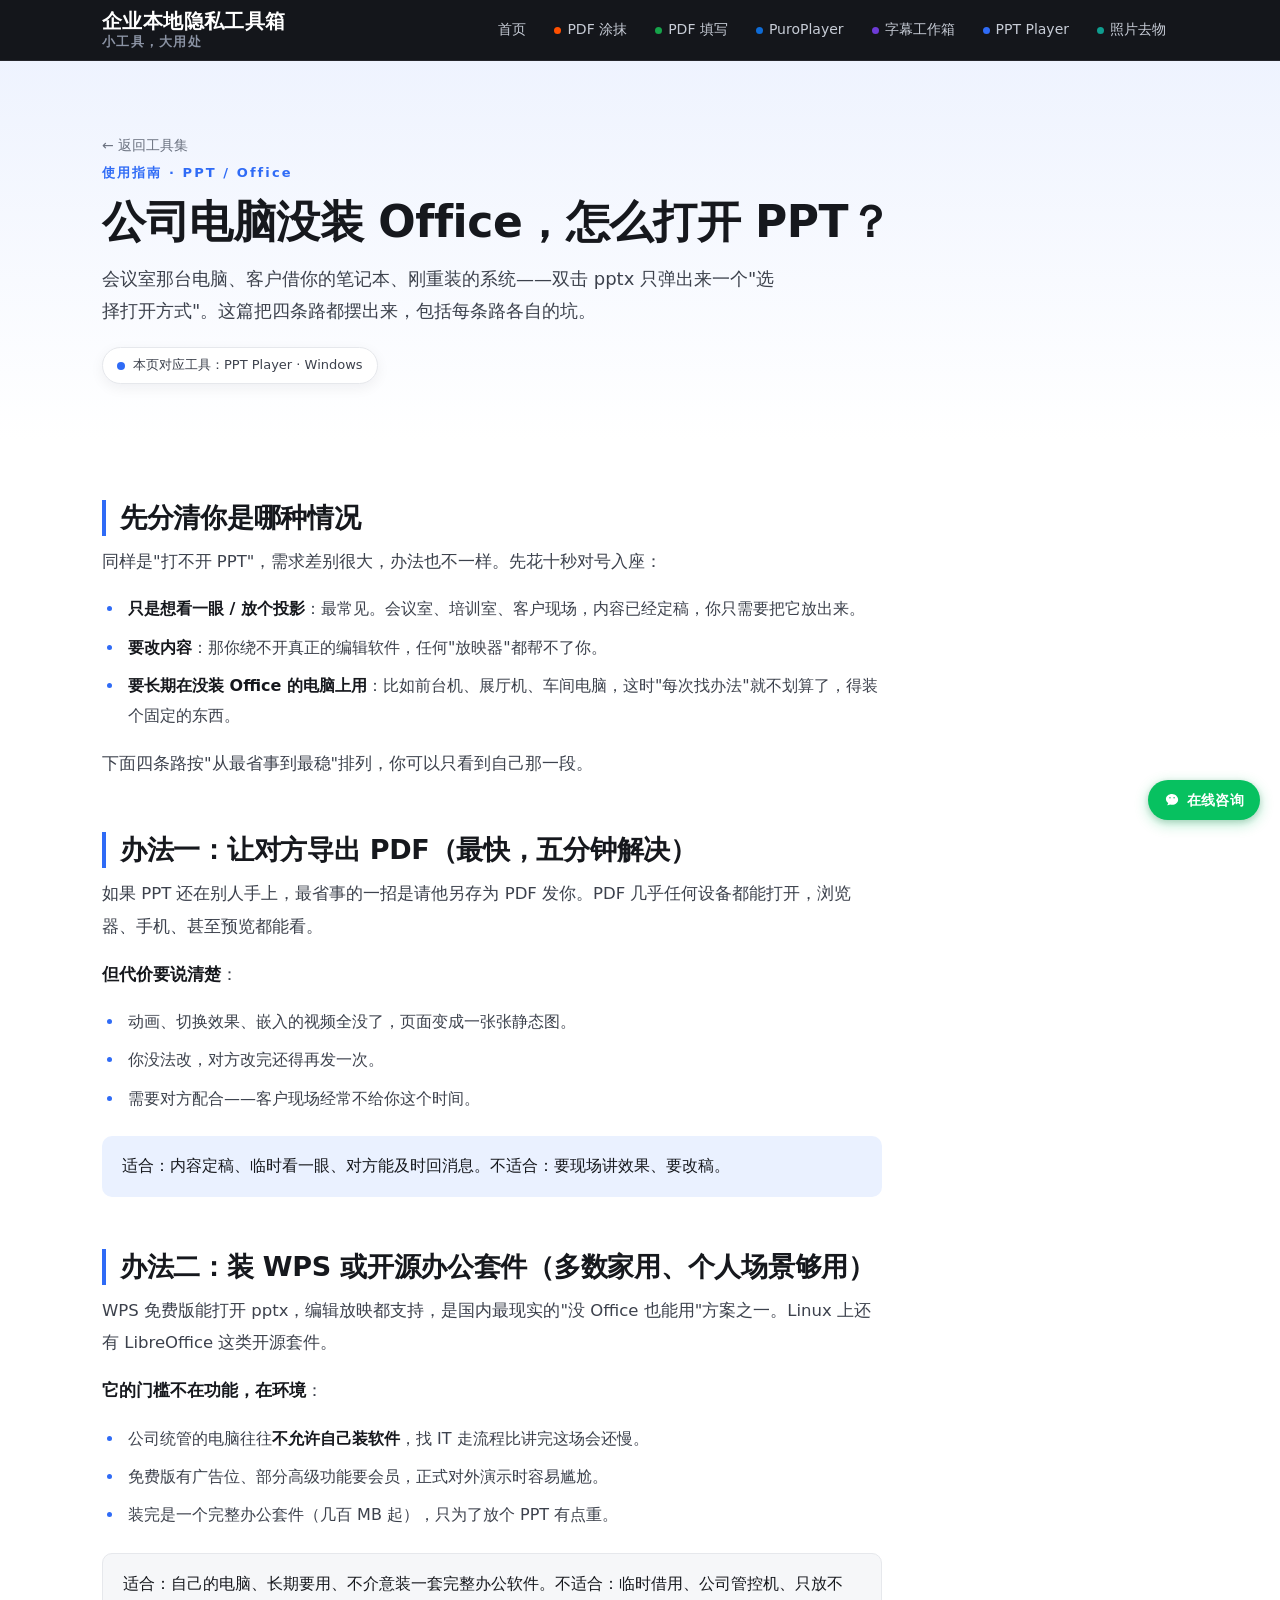
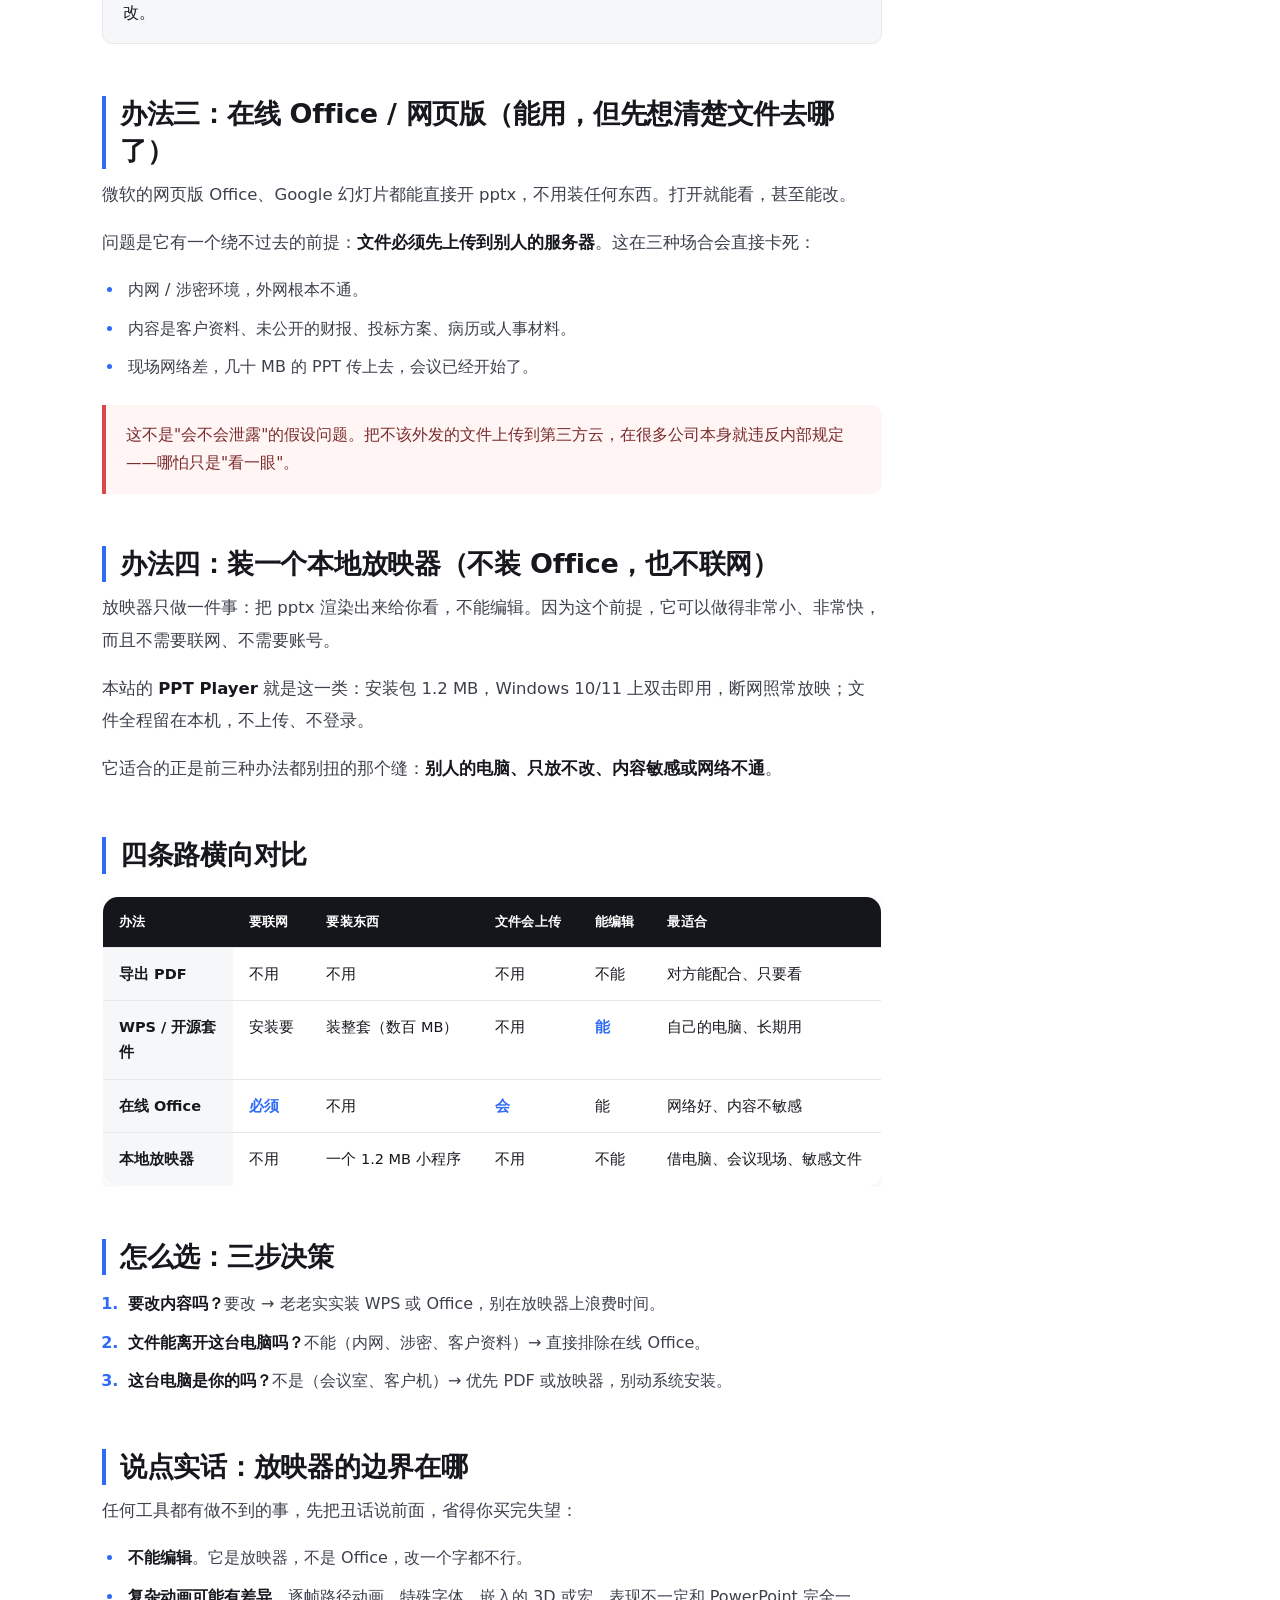
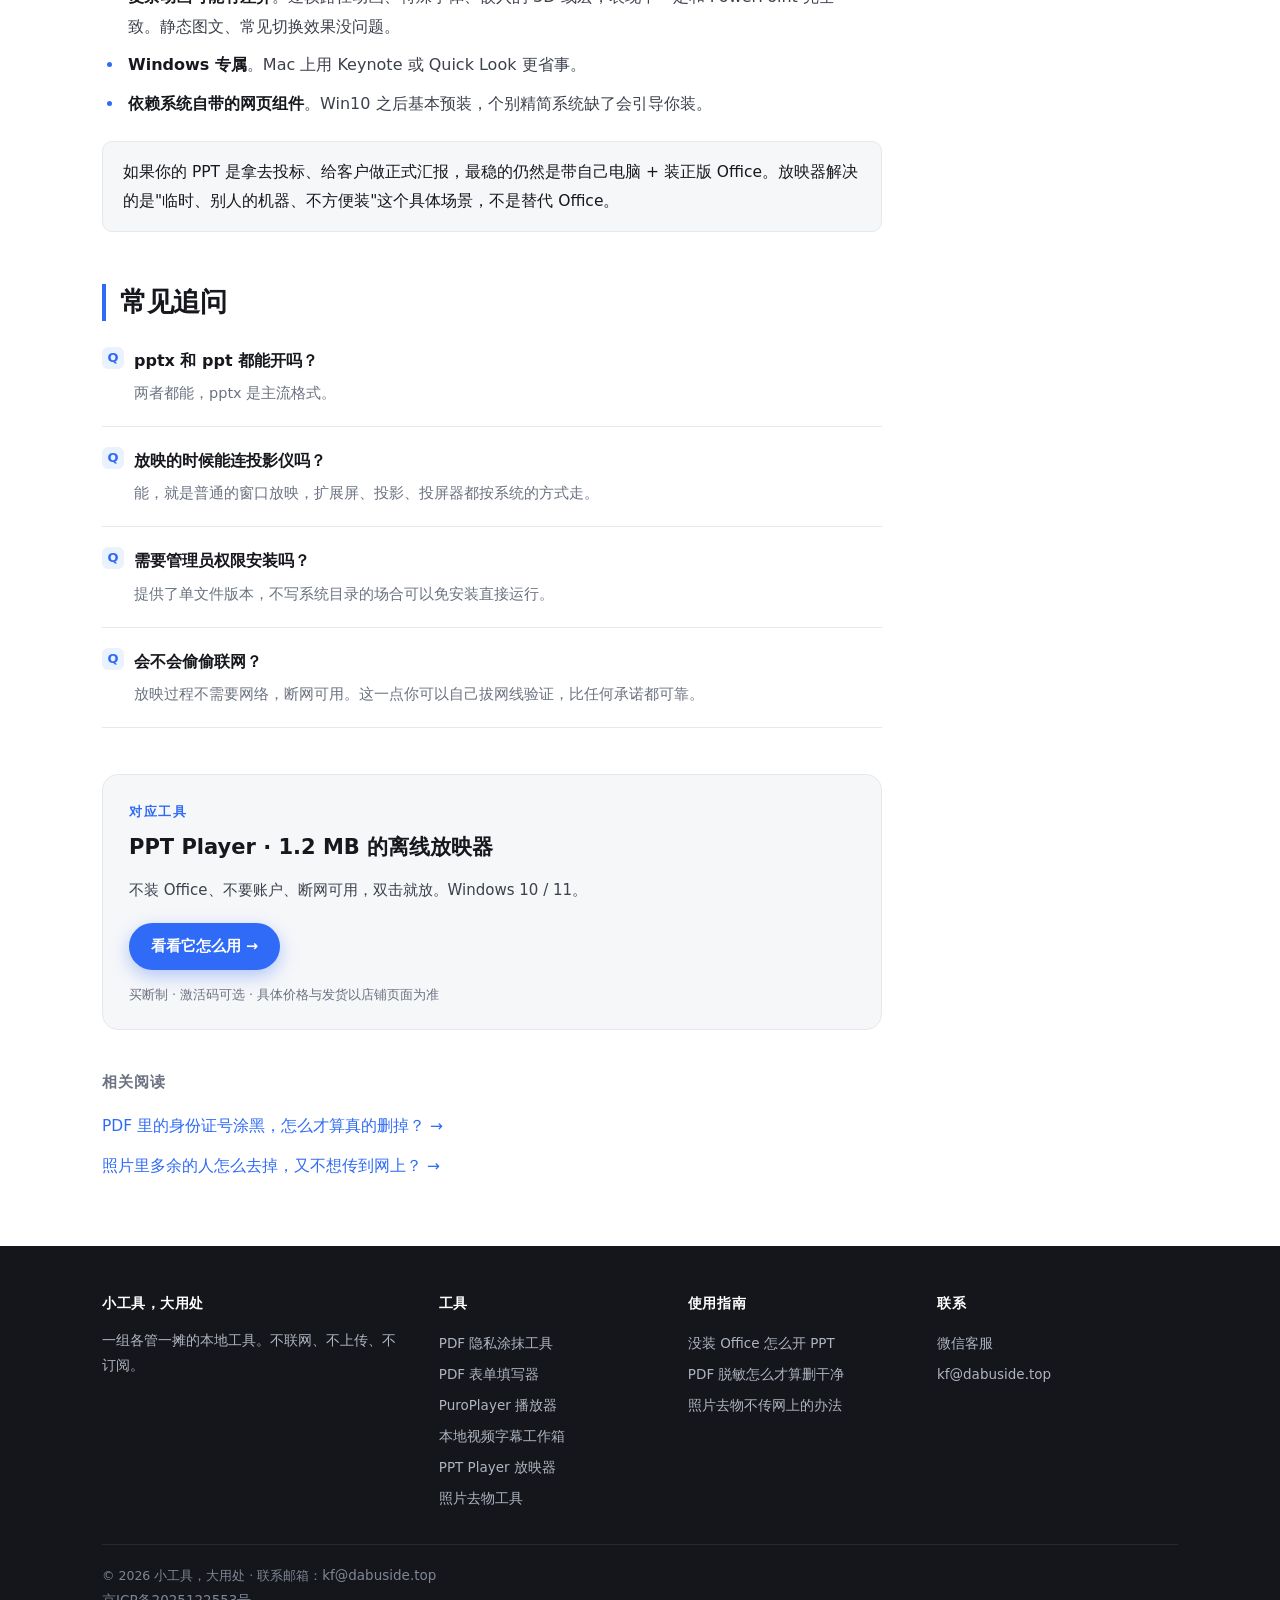
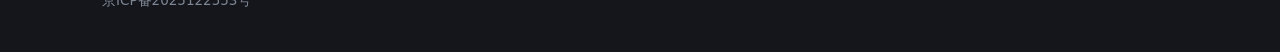
==== commit 30506f30: "全站新增右侧悬浮「在线咨询」按钮（微信客服） 1. 10 个页面（首页 + 6 个产品页 + 3 篇指南页）body 末尾注入固定悬浮按钮，指向 kfc93ea03d06a71cab2。 2. 用 a" ====
--- a/guide/office-pptx.html
+++ b/guide/office-pptx.html
@@ -171,5 +171,11 @@
   </div>
 </footer>
 
+<!-- 悬浮微信客服：跳转企业微信客服会话（PC 端为扫码引导页） -->
+<a class="wxkf-fab" href="https://work.weixin.qq.com/kfid/kfc93ea03d06a71cab2" target="_blank" rel="noopener" aria-label="在线咨询：微信扫码联系客服">
+  <svg viewBox="0 0 24 24" aria-hidden="true" fill="currentColor"><path d="M12.04 3C6.98 3 2.9 6.4 2.9 10.6c0 2.36 1.34 4.47 3.45 5.87-.18.95-.66 2.06-1.43 2.94-.2.23-.03.6.28.58 1.55-.14 2.94-.78 3.87-1.32.94.26 1.94.4 2.97.4 5.06 0 9.14-3.4 9.14-7.6S17.1 3 12.04 3Zm-3.1 4.63a1.13 1.13 0 1 1 0 2.26 1.13 1.13 0 0 1 0-2.26Zm6.2 0a1.13 1.13 0 1 1 0 2.26 1.13 1.13 0 0 1 0-2.26Z"/></svg>
+  <span>在线咨询</span>
+</a>
+
 </body>
 </html>
--- a/assets/site.css
+++ b/assets/site.css
@@ -344,3 +344,30 @@
   .compare, .spec { font-size: 13.5px; }
   .compare th, .compare td, .spec th, .spec td { padding: 11px 12px; }
 }
+
+/* 右侧悬浮微信客服 */
+.wxkf-fab {
+  position: fixed; right: 20px; bottom: 80px; z-index: 9999;
+  display: inline-flex; align-items: center; gap: 7px;
+  padding: 12px 16px; border-radius: 24px;
+  background: #07c160; color: #fff;
+  font-size: 14px; font-weight: 600; line-height: 1; letter-spacing: .02em;
+  text-decoration: none; white-space: nowrap;
+  box-shadow: 0 4px 14px rgba(7,193,96,.32), 0 2px 6px rgba(0,0,0,.16);
+  transition: transform .18s ease, box-shadow .18s ease, background .18s ease;
+  -webkit-tap-highlight-color: transparent;
+}
+.wxkf-fab svg { display: block; width: 16px; height: 16px; flex: none; }
+.wxkf-fab:hover { background: #06ad56; transform: translateY(-2px);
+  box-shadow: 0 6px 20px rgba(7,193,96,.40), 0 3px 8px rgba(0,0,0,.18); }
+.wxkf-fab:active { transform: translateY(0); }
+.wxkf-fab:focus-visible { outline: 2px solid #07c160; outline-offset: 3px; }
+
+@media (max-width: 640px) {
+  .wxkf-fab { right: 14px; bottom: calc(72px + env(safe-area-inset-bottom, 0px));
+    padding: 11px 14px; font-size: 13px; gap: 6px; }
+  .wxkf-fab svg { width: 15px; height: 15px; }
+}
+@media (prefers-reduced-motion: reduce) {
+  .wxkf-fab, .wxkf-fab:hover { transition: none; transform: none; }
+}
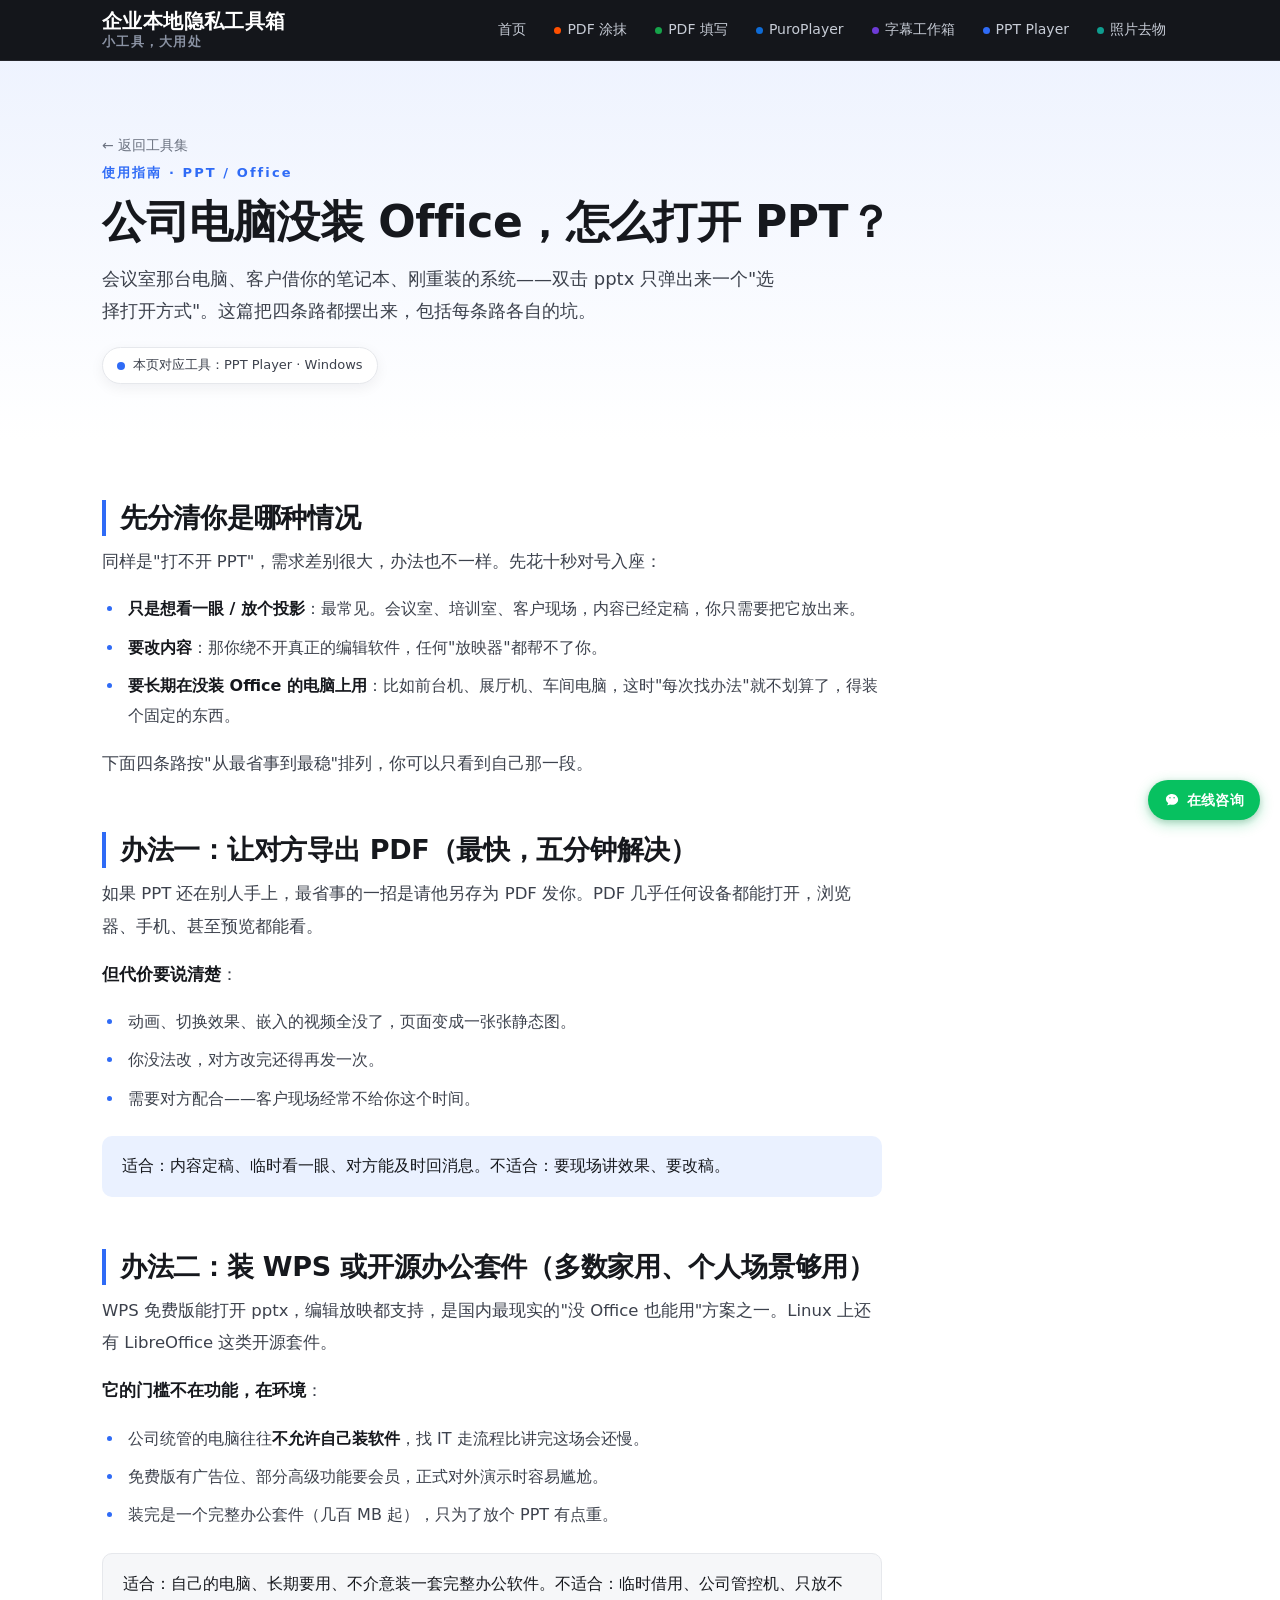
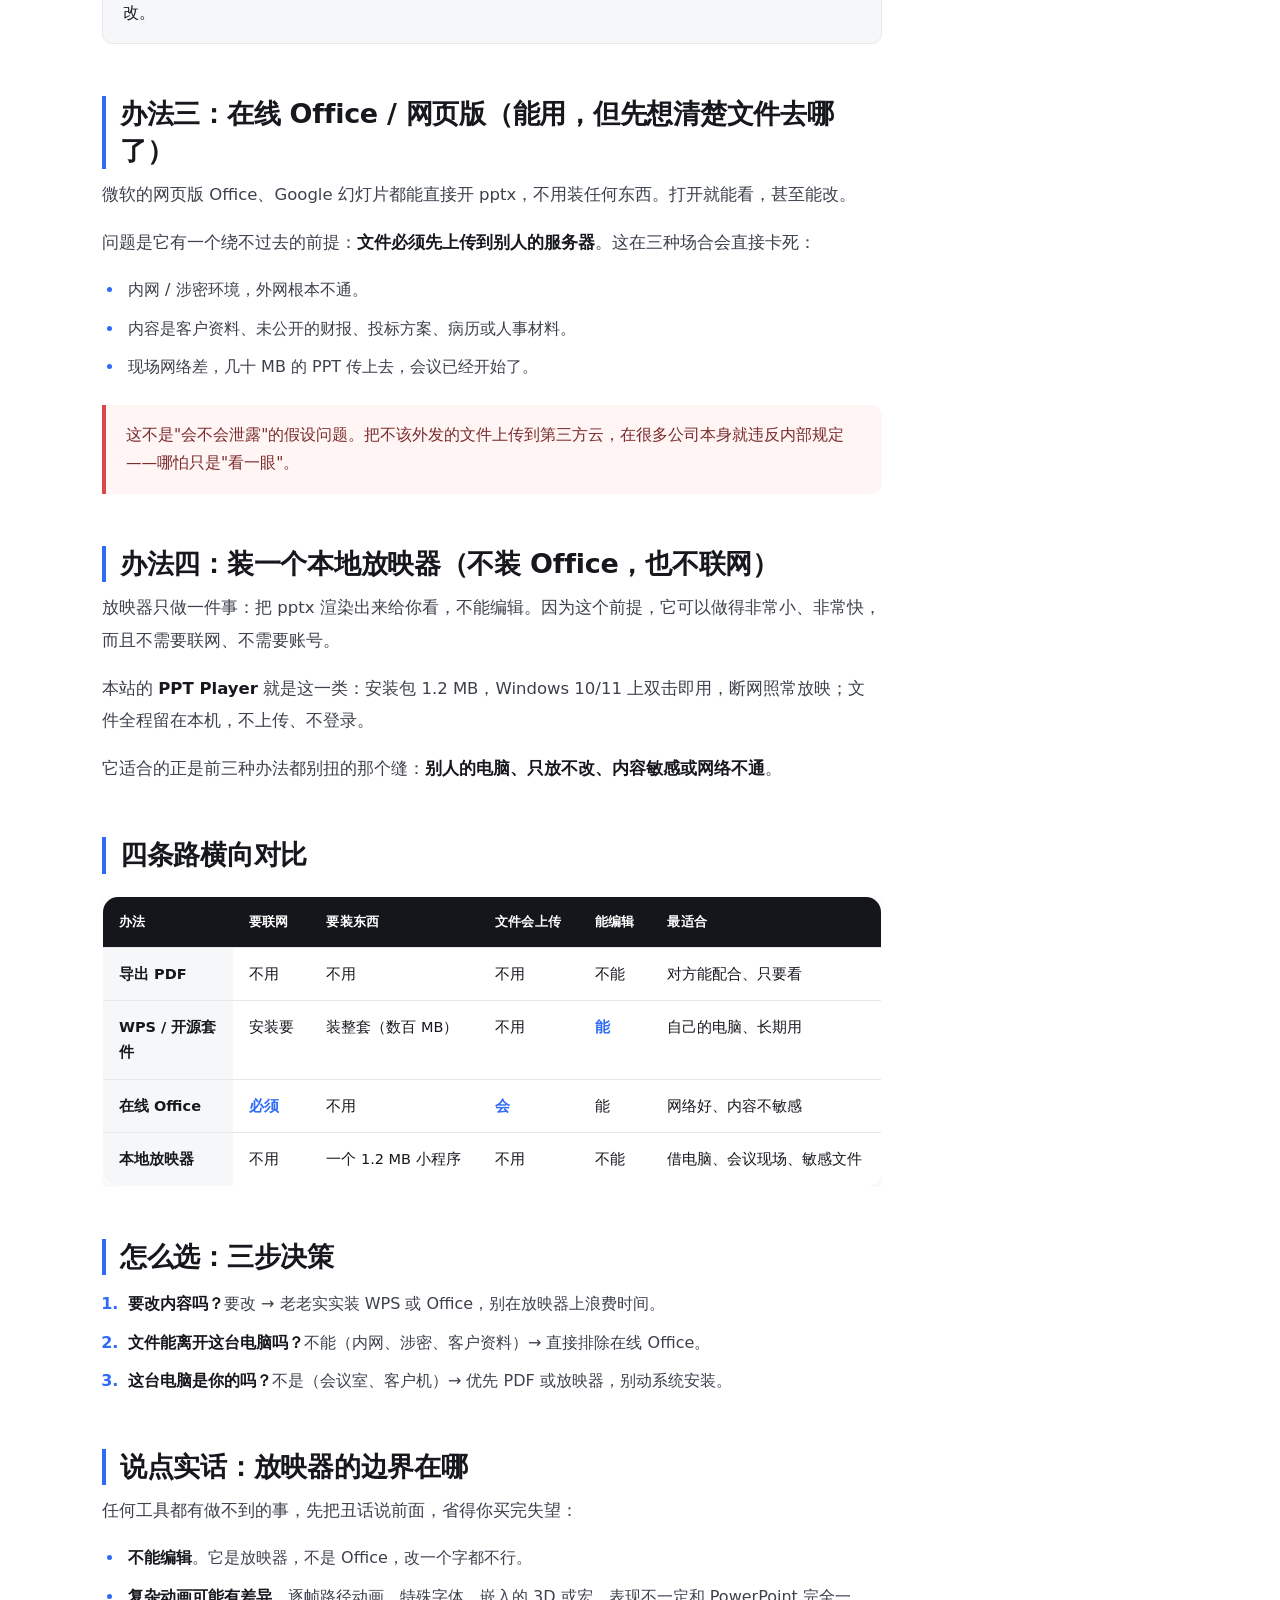
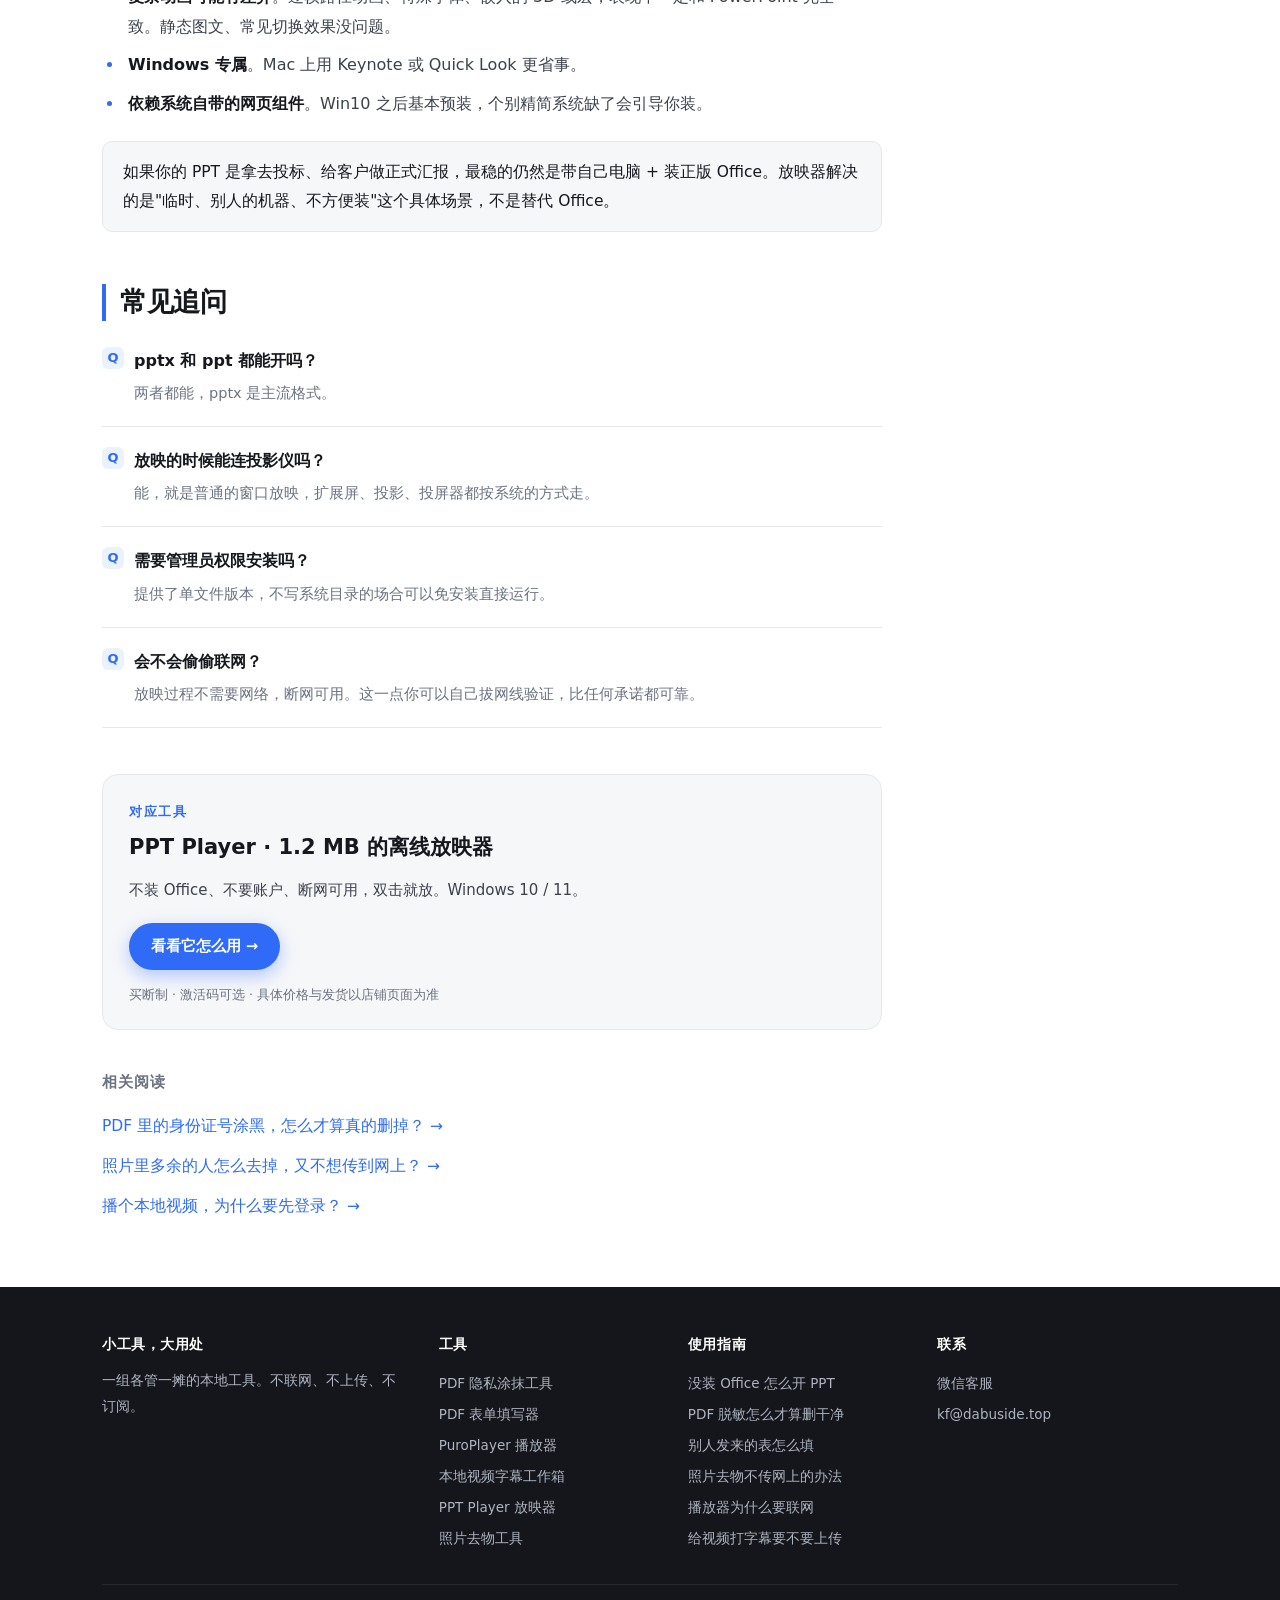
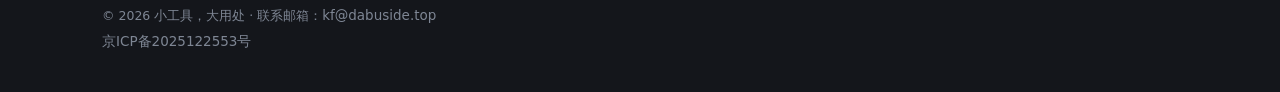
==== commit 8c516fb8: "首页使用指南补齐六款：新增 PDF 填写、PuroPlayer、字幕三篇指南" ====
--- a/guide/office-pptx.html
+++ b/guide/office-pptx.html
@@ -135,6 +135,7 @@
         <h3>相关阅读</h3>
         <a href="pdf-redact.html">PDF 里的身份证号涂黑，怎么才算真的删掉？</a>
         <a href="photo-remove-object.html">照片里多余的人怎么去掉，又不想传到网上？</a>
+        <a href="puroplayer.html">播个本地视频，为什么要先登录？</a>
       </div>
 
     </div>
@@ -158,7 +159,10 @@
         <h4>使用指南</h4>
         <a href="office-pptx.html">没装 Office 怎么开 PPT</a>
         <a href="pdf-redact.html">PDF 脱敏怎么才算删干净</a>
+        <a href="pdf-form.html">别人发来的表怎么填</a>
         <a href="photo-remove-object.html">照片去物不传网上的办法</a>
+        <a href="puroplayer.html">播放器为什么要联网</a>
+        <a href="subtitle.html">给视频打字幕要不要上传</a>
       </div>
       <div>
         <h4>联系</h4>
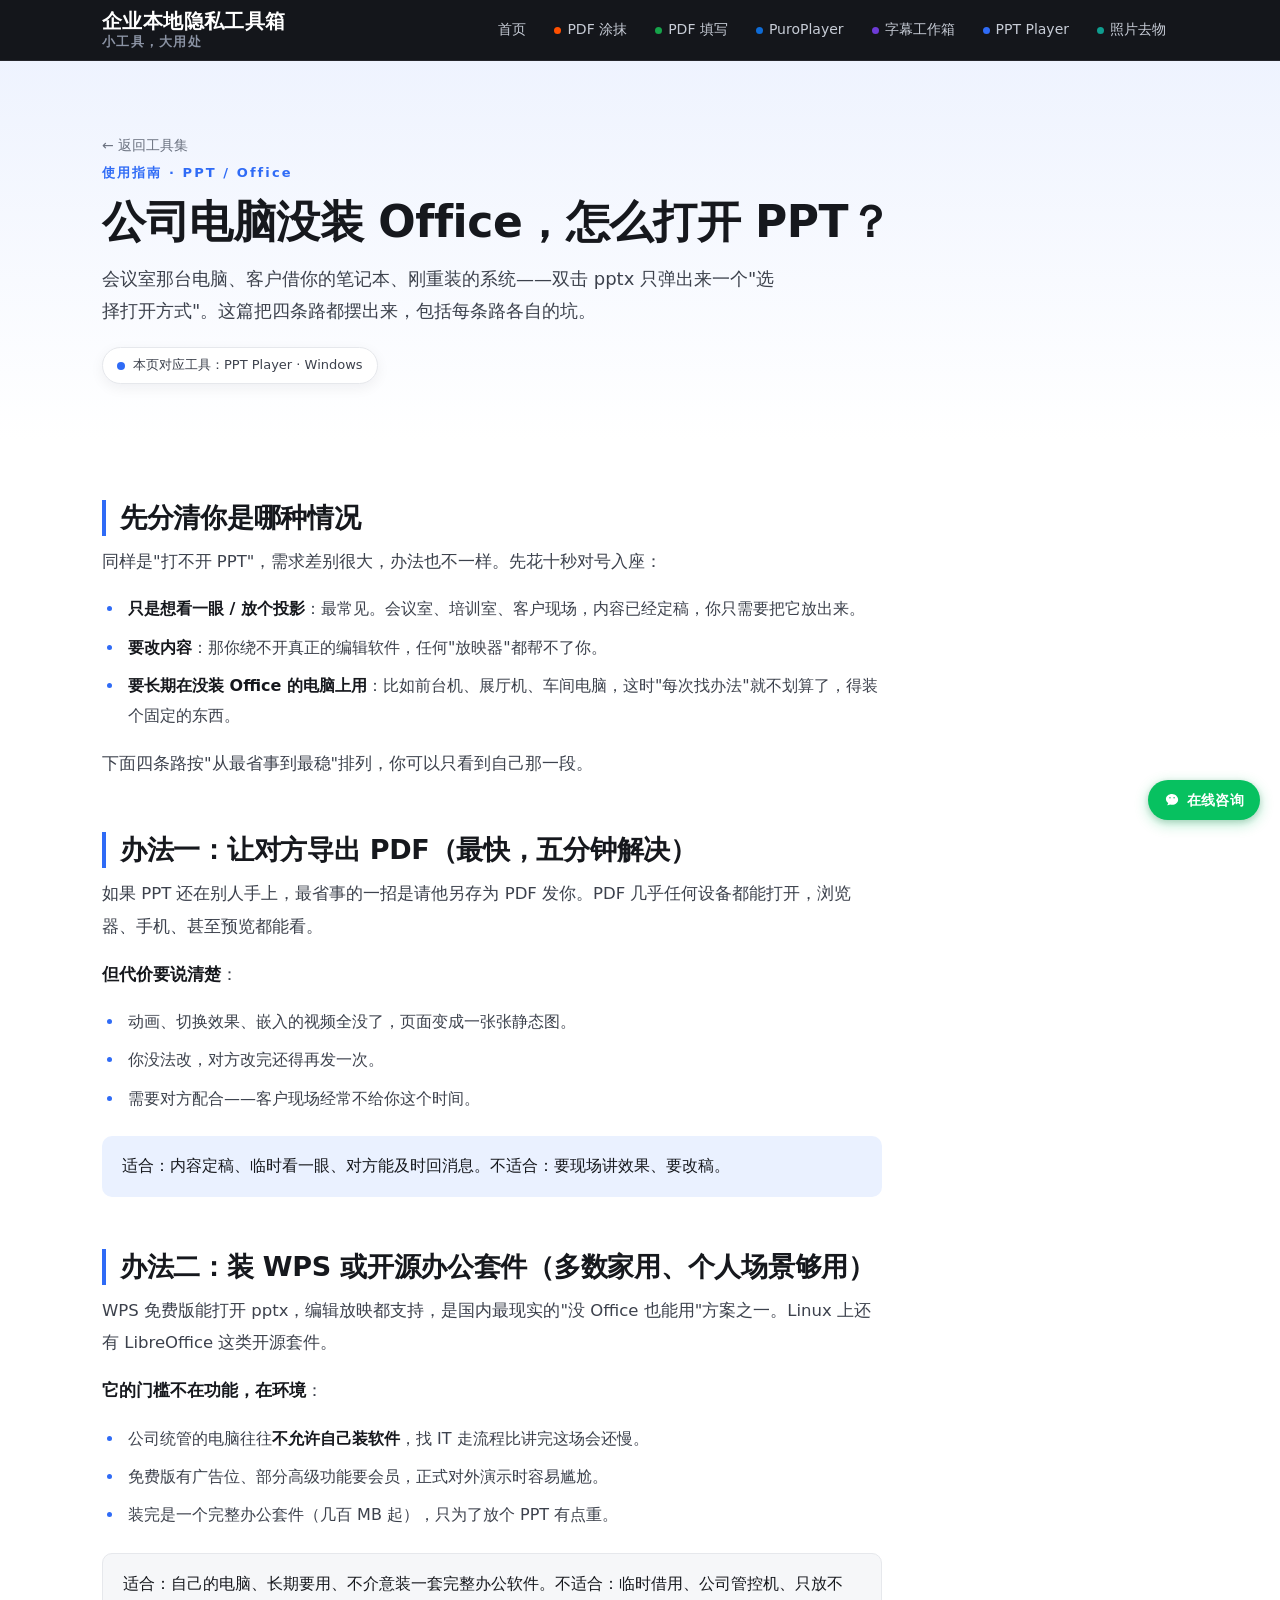
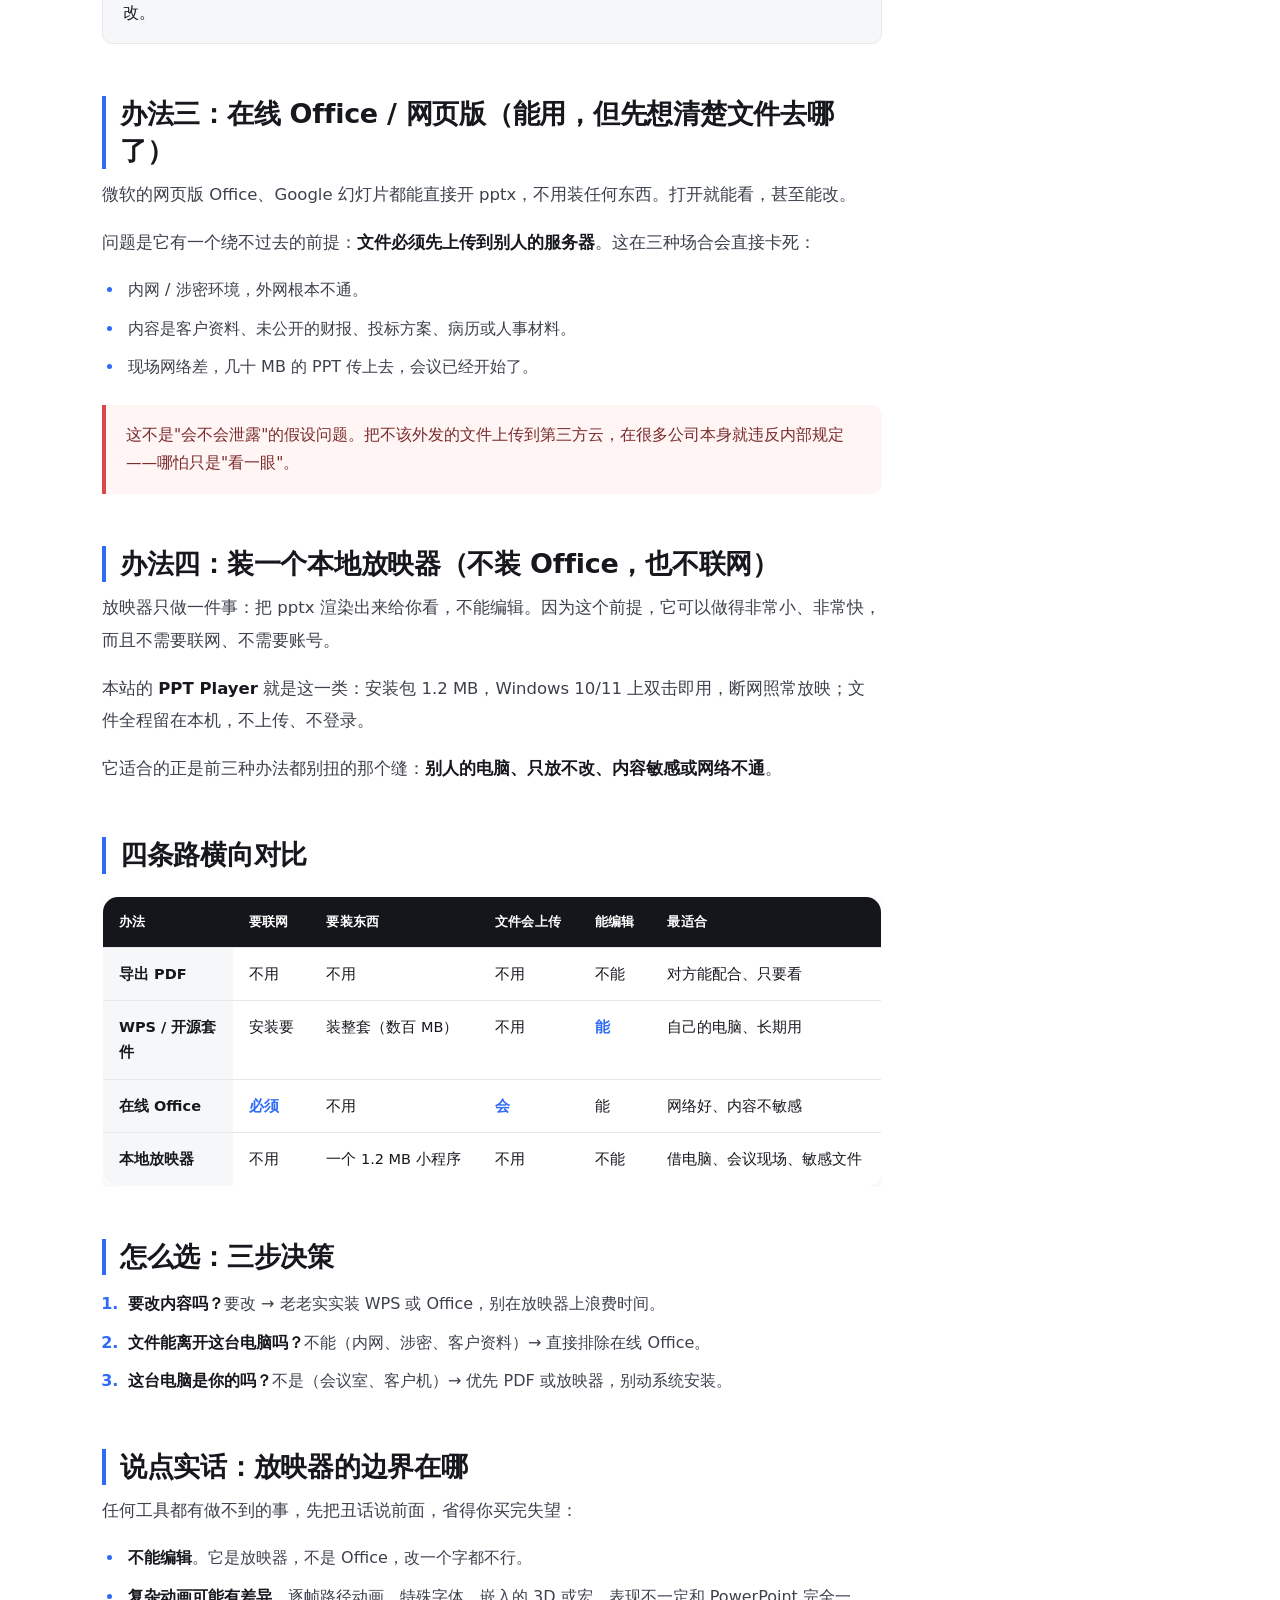
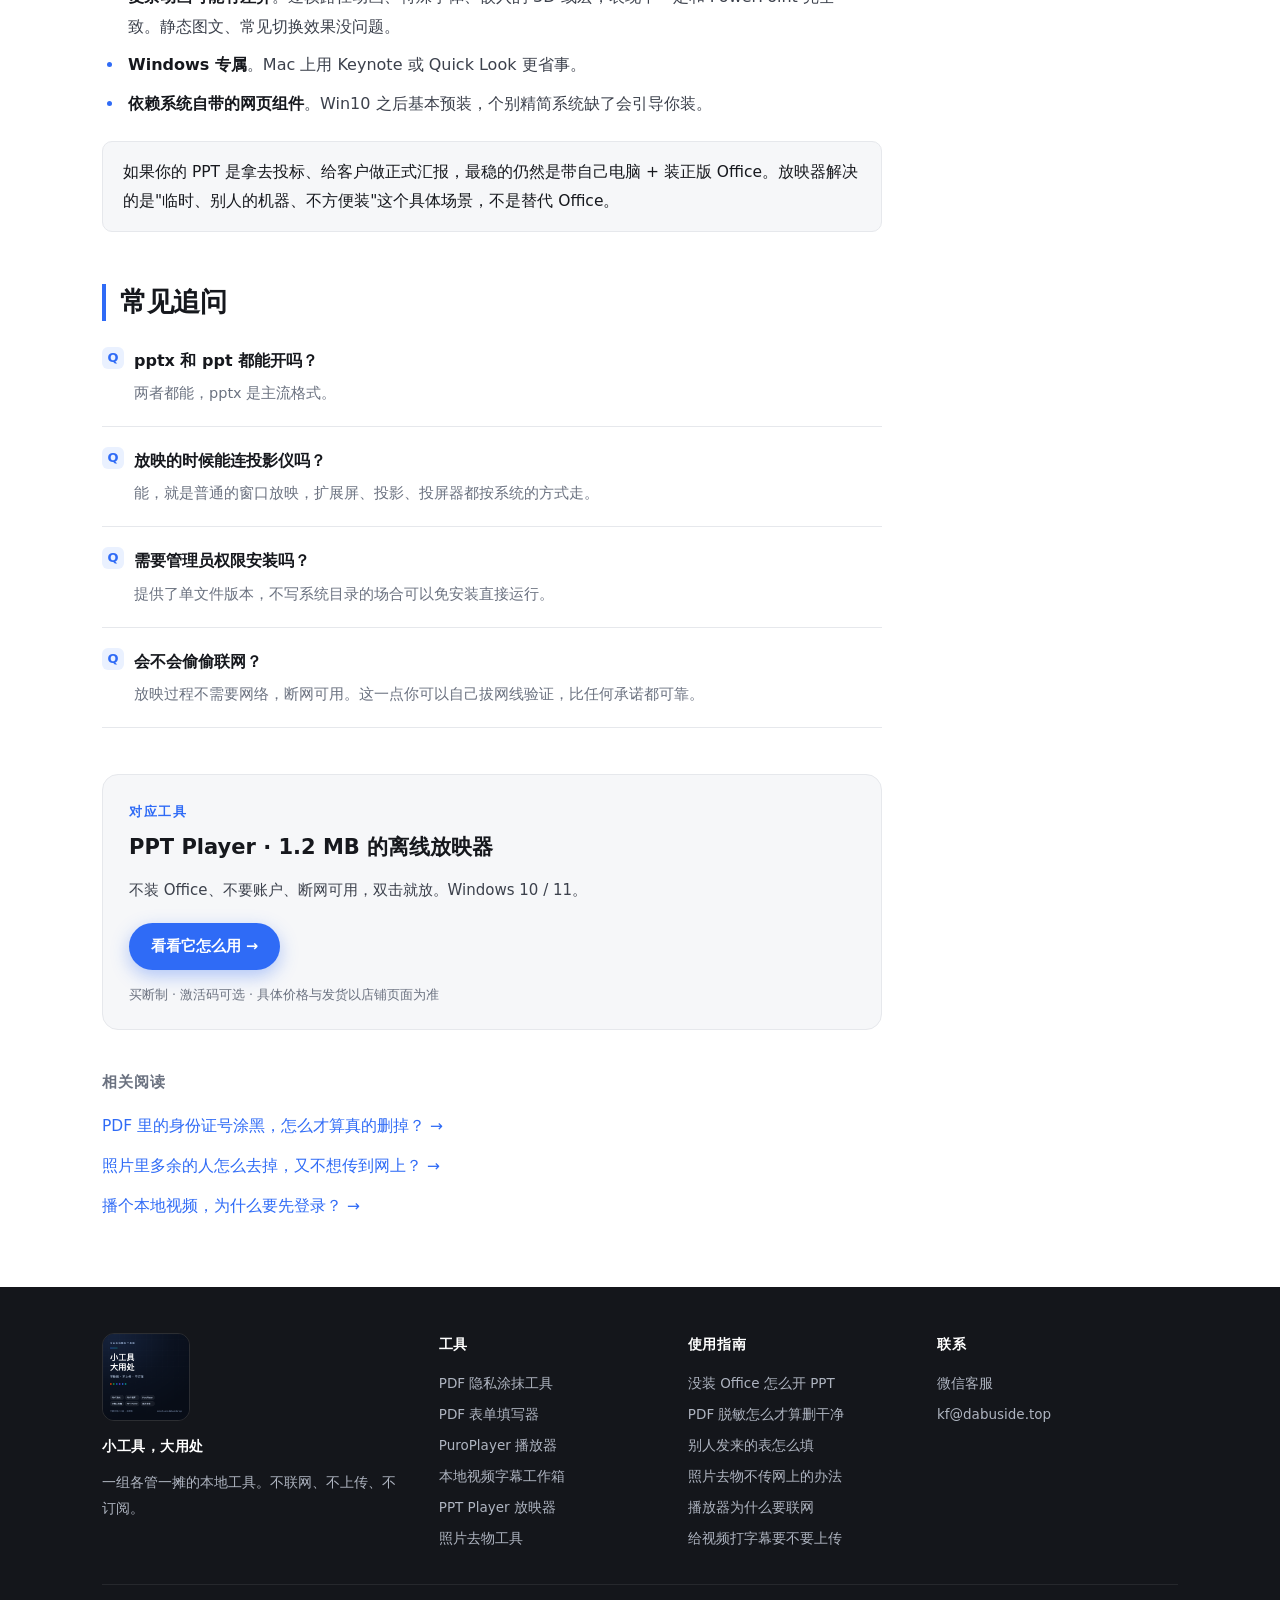
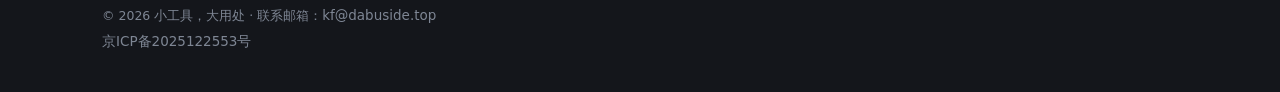
==== commit fdefd371: "分享卡片：新增方形分享封面，各页补 og 标签并放置可抓取图片" ====
--- a/guide/office-pptx.html
+++ b/guide/office-pptx.html
@@ -5,6 +5,19 @@
 <meta name="viewport" content="width=device-width, initial-scale=1.0">
 <title>公司电脑没装 Office，怎么打开 pptx？四种办法对比</title>
 <meta name="description" content="会议室电脑、客户电脑、新装系统没装 Office，ppt 和 pptx 怎么打开？对比导出 PDF、装 WPS、在线 Office、本地离线放映器四种办法的适用场景与坑，含不联网、不上传的解法。">
+<!-- 分享卡片：微信抓取页面内首张不小于 300×300 的 img 作缩略图，og 系列供 QQ/微博等使用 -->
+<meta property="og:type" content="website">
+<meta property="og:site_name" content="小工具，大用处">
+<meta property="og:title" content="公司电脑没装 Office，怎么打开 pptx？四种办法对比">
+<meta property="og:description" content="会议室电脑、客户电脑、新装系统没装 Office，ppt 和 pptx 怎么打开？对比导出 PDF、装 WPS、在线 Office、本地离线放映器四种办法的适用场景与坑，含不联网、不上传的解法。">
+<meta property="og:url" content="https://smalltools.dabuside.top/guide/office-pptx.html">
+<meta property="og:image" content="https://smalltools.dabuside.top/assets/img/share-cover.png">
+<meta property="og:image:width" content="640">
+<meta property="og:image:height" content="640">
+<meta name="twitter:card" content="summary_large_image">
+<meta name="twitter:image" content="https://smalltools.dabuside.top/assets/img/share-cover.png">
+<link rel="image_src" href="https://smalltools.dabuside.top/assets/img/share-cover.png">
+
 <link rel="stylesheet" href="../assets/site.css">
 <link rel="stylesheet" href="../assets/guide.css">
 </head>
@@ -145,7 +158,7 @@
 <footer class="site-footer">
   <div class="container">
     <div class="cols">
-      <div><h4>小工具，大用处</h4><p class="lead">一组各管一摊的本地工具。不联网、不上传、不订阅。</p></div>
+      <div><img class="footer-mark" src="../assets/img/share-cover.png" alt="小工具，大用处 · 六款本地小工具" width="300" height="300" loading="lazy"><h4>小工具，大用处</h4><p class="lead">一组各管一摊的本地工具。不联网、不上传、不订阅。</p></div>
       <div>
         <h4>工具</h4>
         <a href="../products/pdf-mask.html">PDF 隐私涂抹工具</a>
--- a/assets/site.css
+++ b/assets/site.css
@@ -89,6 +89,10 @@
   font-size: 12.5px; color: #7e8694; line-height: 1.9; }
 /* 版权行里的邮箱/备案号要跟着文字走，不能继承 footer a 的块级（否则「联系邮箱：」后断行） */
 .site-footer .copy a { display: inline; padding: 0; }
+/* 分享封面缩略图：宽高属性写 300×300 供微信抓取用，视觉上收小成品牌印记 */
+.site-footer .footer-mark { display: block; width: 88px; height: 88px; border-radius: 12px;
+  margin-bottom: 14px; border: 1px solid rgba(255,255,255,.10); }
+@media (max-width: 640px) { .site-footer .footer-mark { width: 72px; height: 72px; } }
 
 /* ---------- 按钮 ---------- */
 .btn {
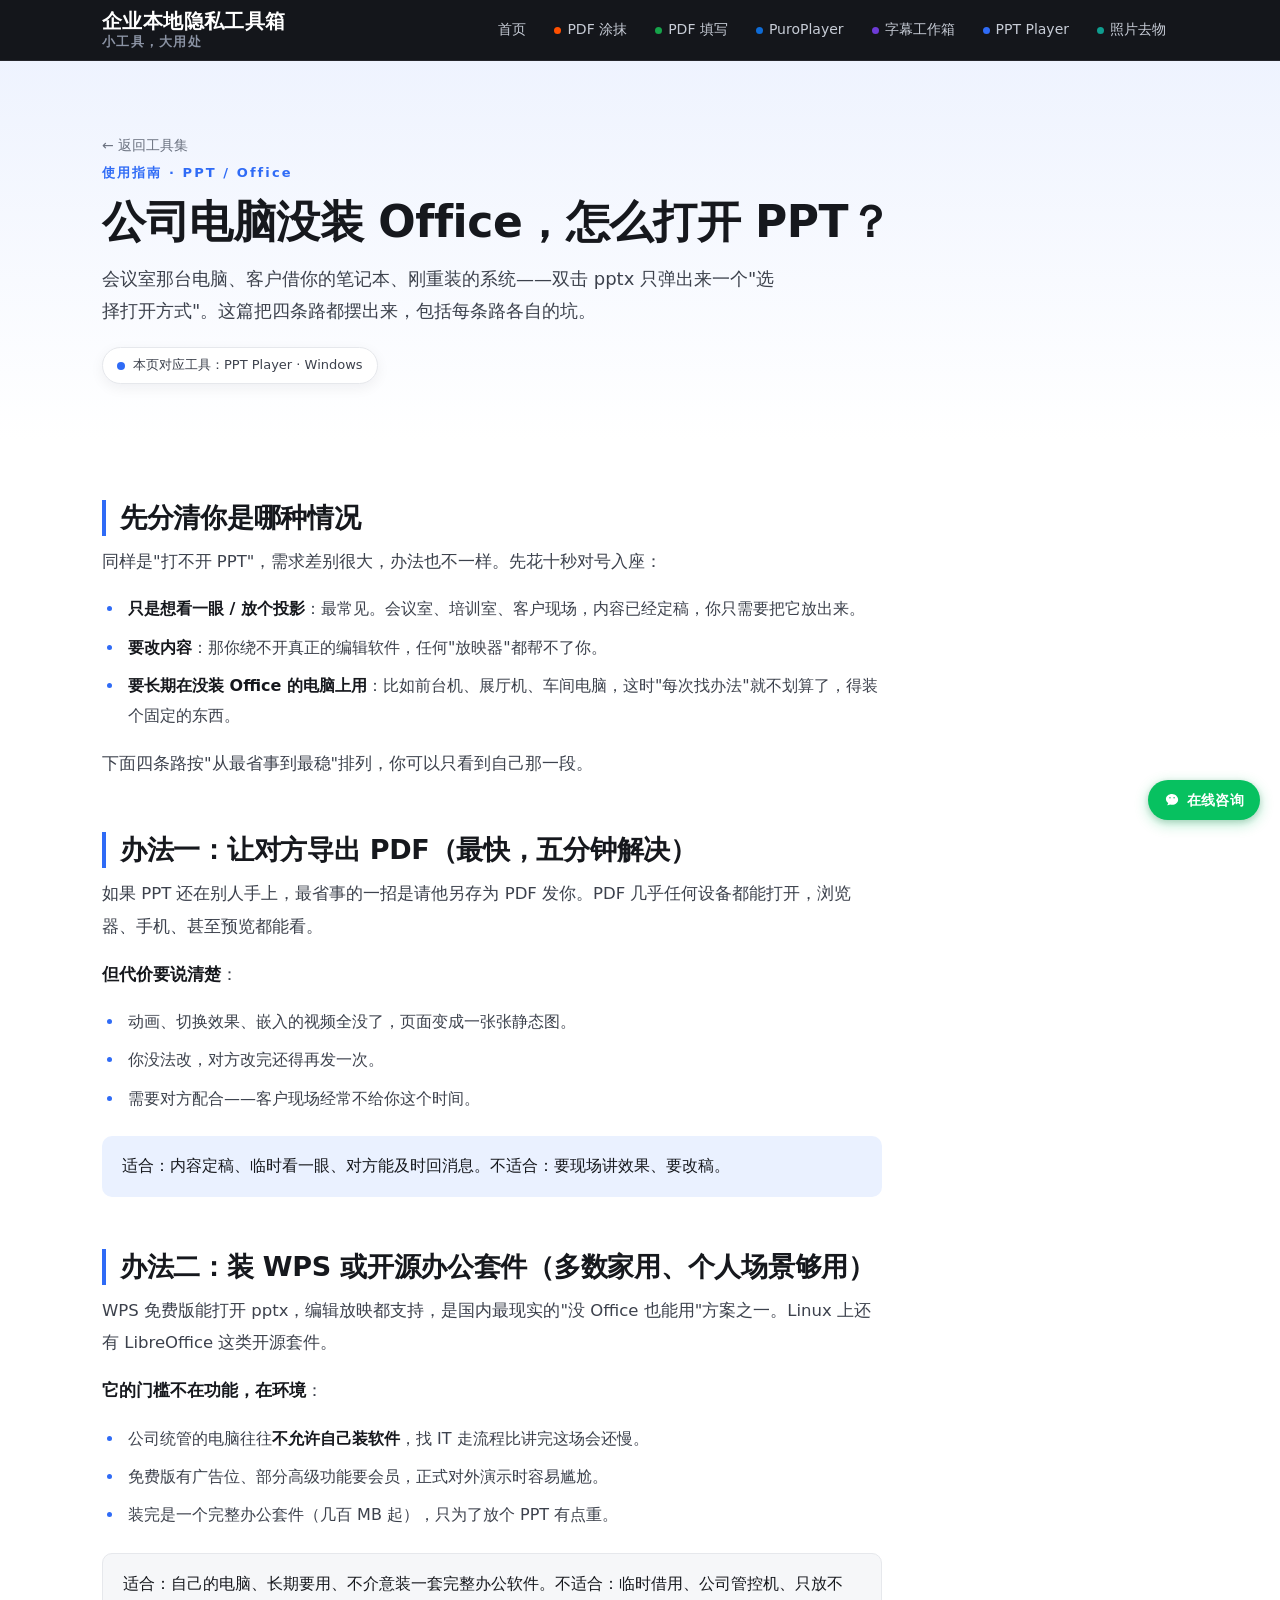
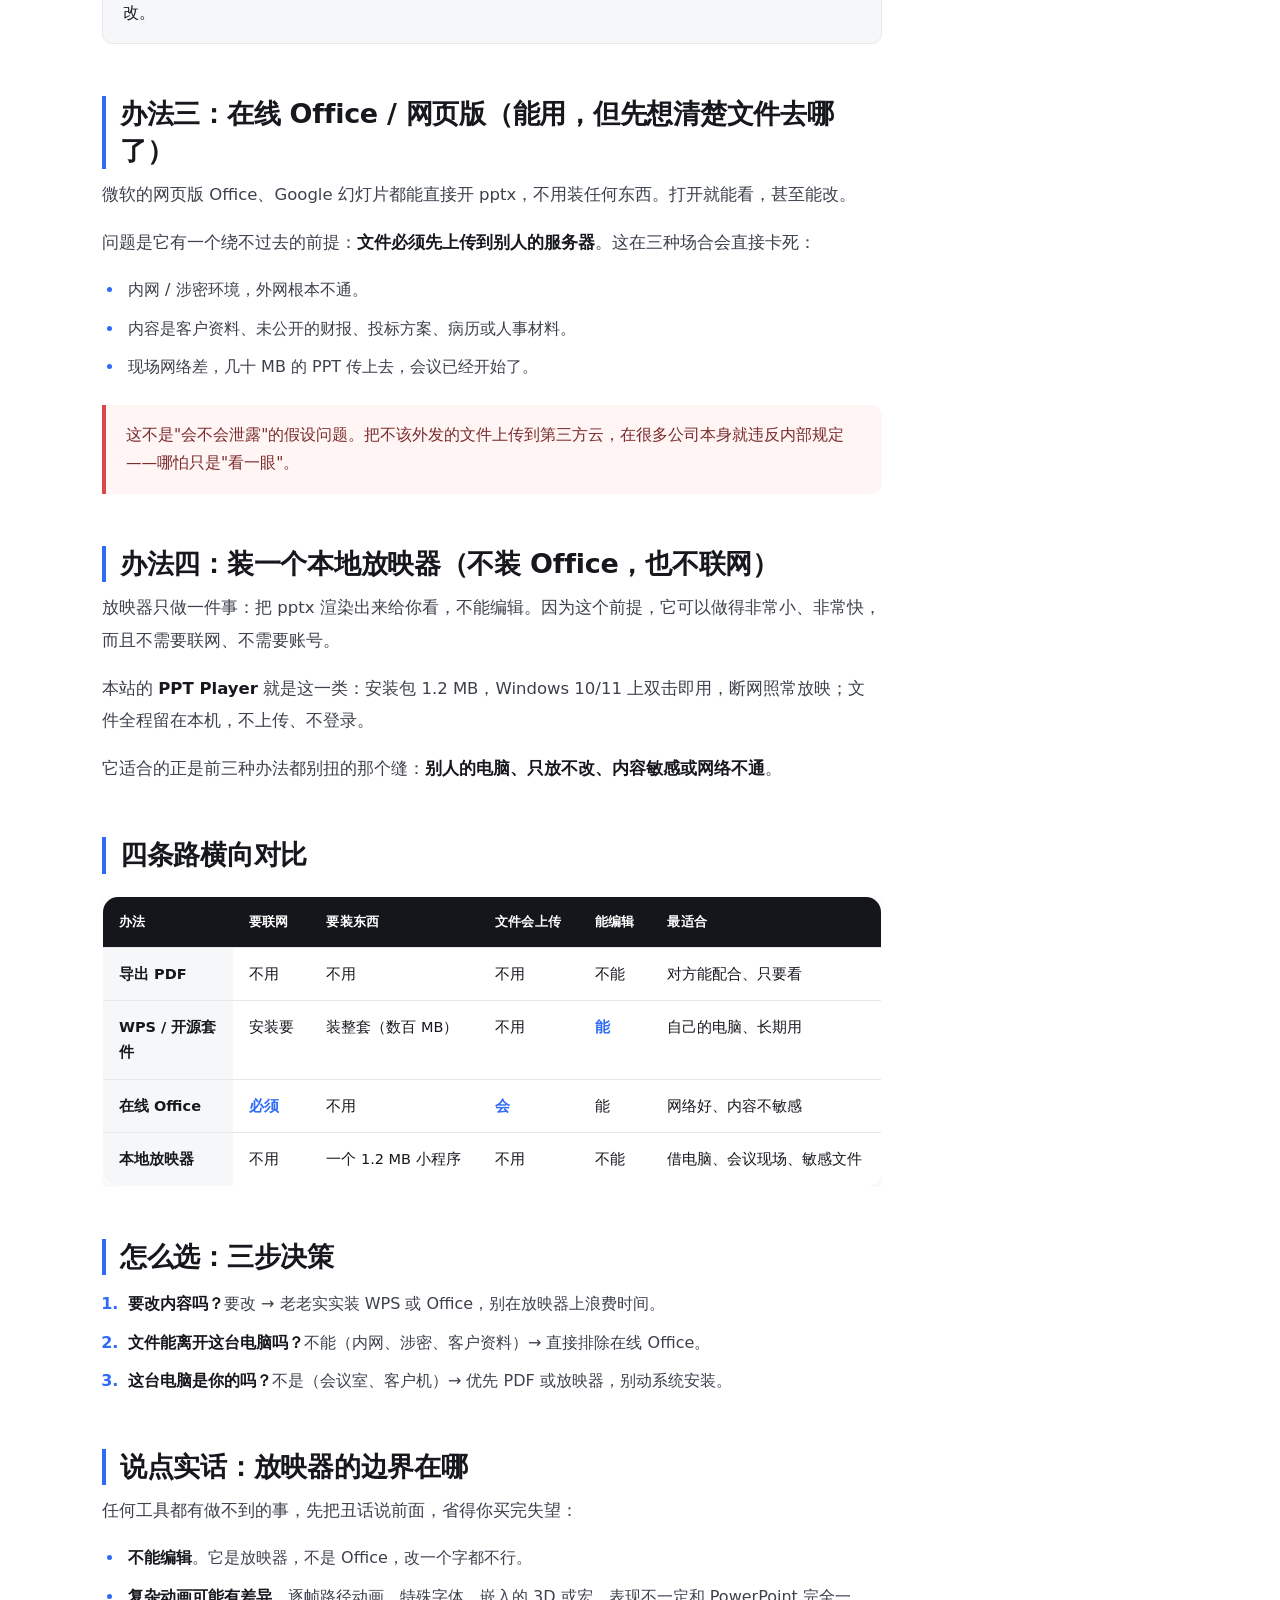
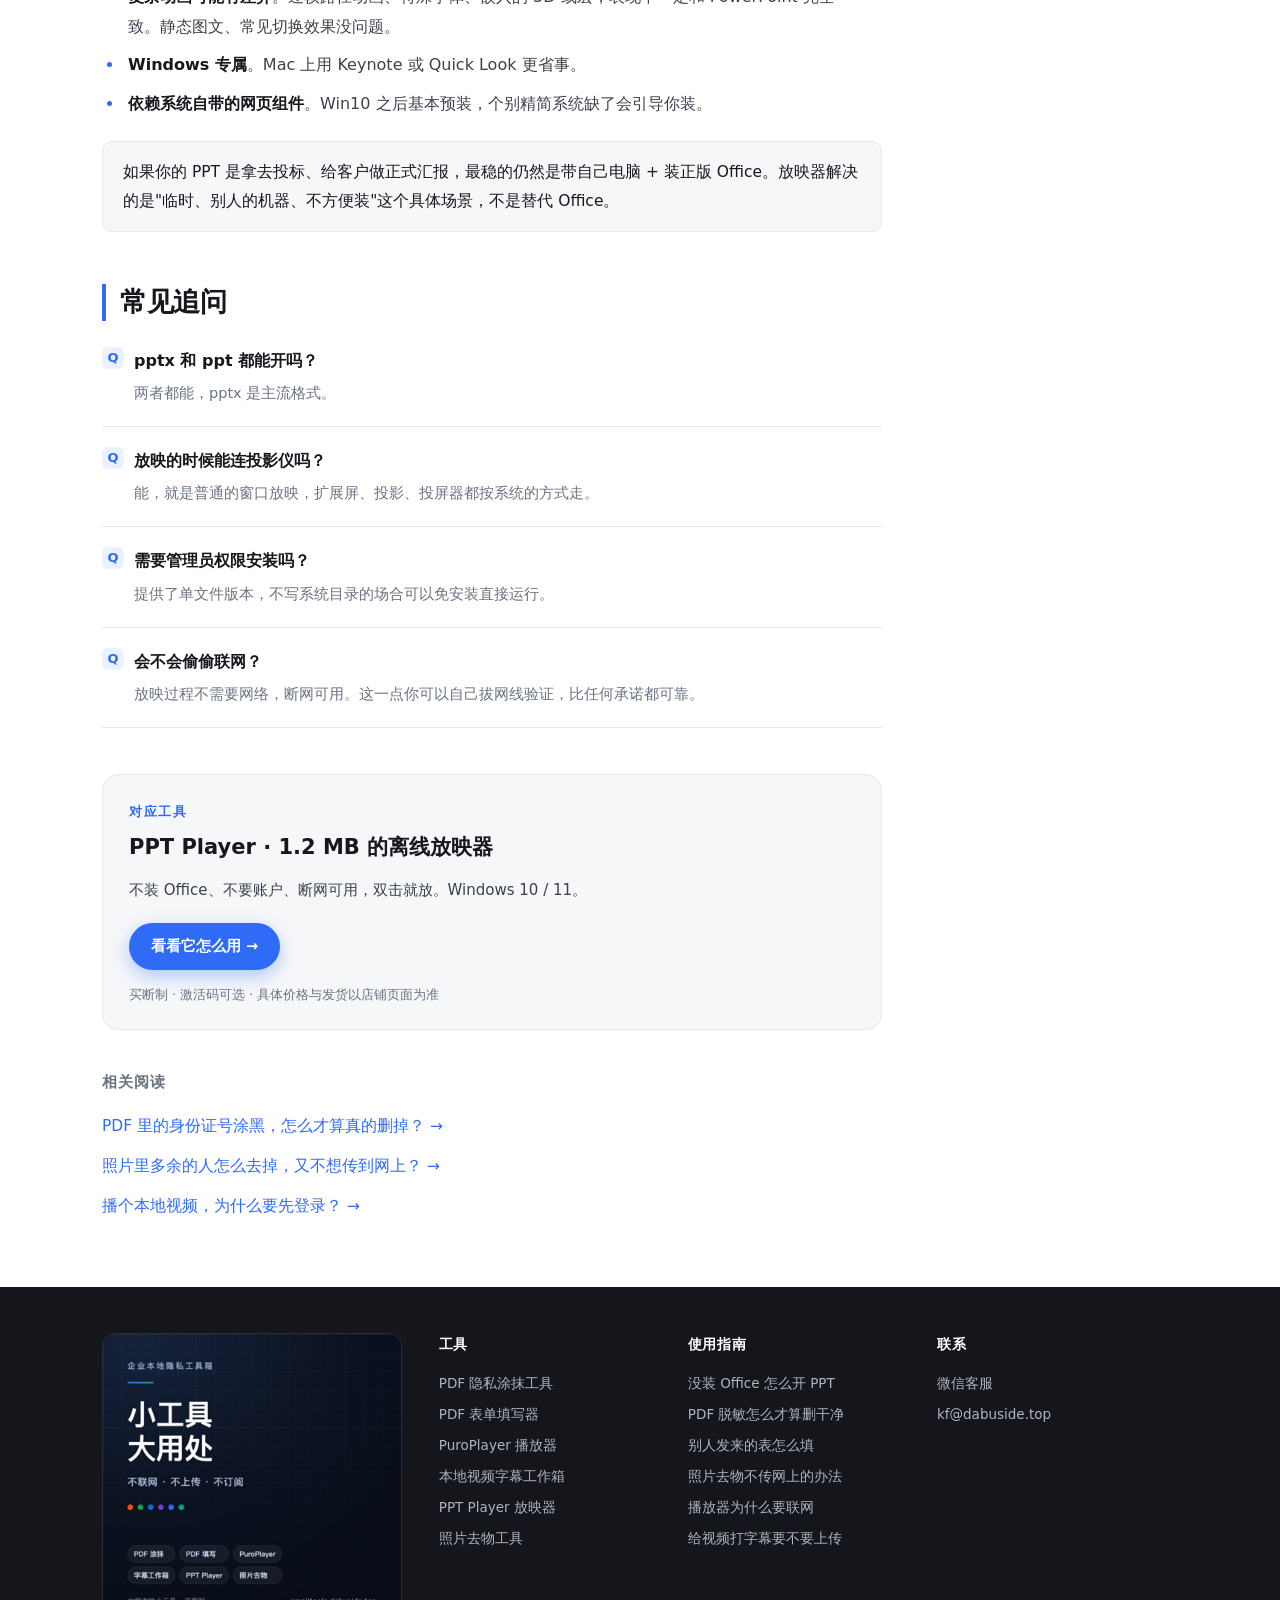
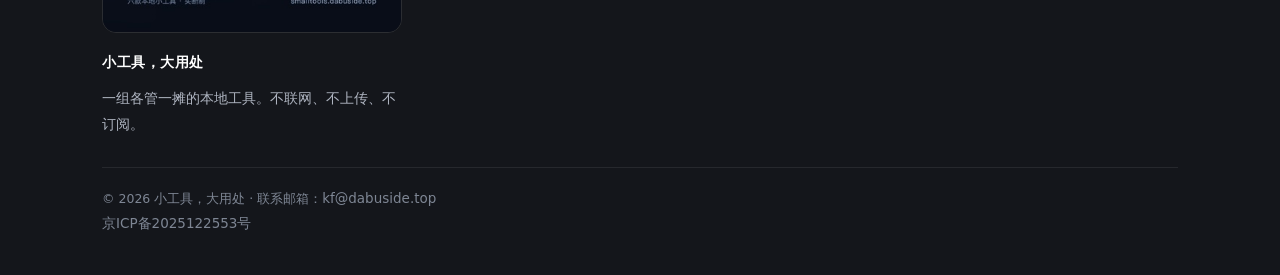
==== commit 9173a18e: "分享缩略图按真实尺寸300x300渲染并压到29KB：微信按渲染尺寸筛图，此前88px被排除" ====
--- a/guide/office-pptx.html
+++ b/guide/office-pptx.html
@@ -11,12 +11,12 @@
 <meta property="og:title" content="公司电脑没装 Office，怎么打开 pptx？四种办法对比">
 <meta property="og:description" content="会议室电脑、客户电脑、新装系统没装 Office，ppt 和 pptx 怎么打开？对比导出 PDF、装 WPS、在线 Office、本地离线放映器四种办法的适用场景与坑，含不联网、不上传的解法。">
 <meta property="og:url" content="https://smalltools.dabuside.top/guide/office-pptx.html">
-<meta property="og:image" content="https://smalltools.dabuside.top/assets/img/share-cover.png">
-<meta property="og:image:width" content="640">
-<meta property="og:image:height" content="640">
+<meta property="og:image" content="https://smalltools.dabuside.top/assets/img/share-cover.jpg">
+<meta property="og:image:width" content="400">
+<meta property="og:image:height" content="400">
 <meta name="twitter:card" content="summary_large_image">
-<meta name="twitter:image" content="https://smalltools.dabuside.top/assets/img/share-cover.png">
-<link rel="image_src" href="https://smalltools.dabuside.top/assets/img/share-cover.png">
+<meta name="twitter:image" content="https://smalltools.dabuside.top/assets/img/share-cover.jpg">
+<link rel="image_src" href="https://smalltools.dabuside.top/assets/img/share-cover.jpg">
 
 <link rel="stylesheet" href="../assets/site.css">
 <link rel="stylesheet" href="../assets/guide.css">
@@ -158,7 +158,7 @@
 <footer class="site-footer">
   <div class="container">
     <div class="cols">
-      <div><img class="footer-mark" src="../assets/img/share-cover.png" alt="小工具，大用处 · 六款本地小工具" width="300" height="300" loading="lazy"><h4>小工具，大用处</h4><p class="lead">一组各管一摊的本地工具。不联网、不上传、不订阅。</p></div>
+      <div><img class="footer-mark" src="../assets/img/share-cover.jpg" alt="小工具，大用处 · 六款本地小工具" width="400" height="400" loading="lazy"><h4>小工具，大用处</h4><p class="lead">一组各管一摊的本地工具。不联网、不上传、不订阅。</p></div>
       <div>
         <h4>工具</h4>
         <a href="../products/pdf-mask.html">PDF 隐私涂抹工具</a>
--- a/assets/site.css
+++ b/assets/site.css
@@ -89,10 +89,11 @@
   font-size: 12.5px; color: #7e8694; line-height: 1.9; }
 /* 版权行里的邮箱/备案号要跟着文字走，不能继承 footer a 的块级（否则「联系邮箱：」后断行） */
 .site-footer .copy a { display: inline; padding: 0; }
-/* 分享封面缩略图：宽高属性写 300×300 供微信抓取用，视觉上收小成品牌印记 */
-.site-footer .footer-mark { display: block; width: 88px; height: 88px; border-radius: 12px;
-  margin-bottom: 14px; border: 1px solid rgba(255,255,255,.10); }
-@media (max-width: 640px) { .site-footer .footer-mark { width: 72px; height: 72px; } }
+/* 分享封面图：必须按真实尺寸渲染 ≥300×300 —— 微信在 WebView 里渲染后按「显示尺寸」筛图，
+   若用 CSS 收小，等于自己把候选图排除掉（实测 88px 时朋友圈卡片一直无图）。 */
+.site-footer .footer-mark { display: block; width: 300px; height: 300px; max-width: 100%;
+  border-radius: 14px; margin-bottom: 18px; border: 1px solid rgba(255,255,255,.10); }
+@media (max-width: 640px) { .site-footer .footer-mark { width: 300px; height: 300px; } }
 
 /* ---------- 按钮 ---------- */
 .btn {
